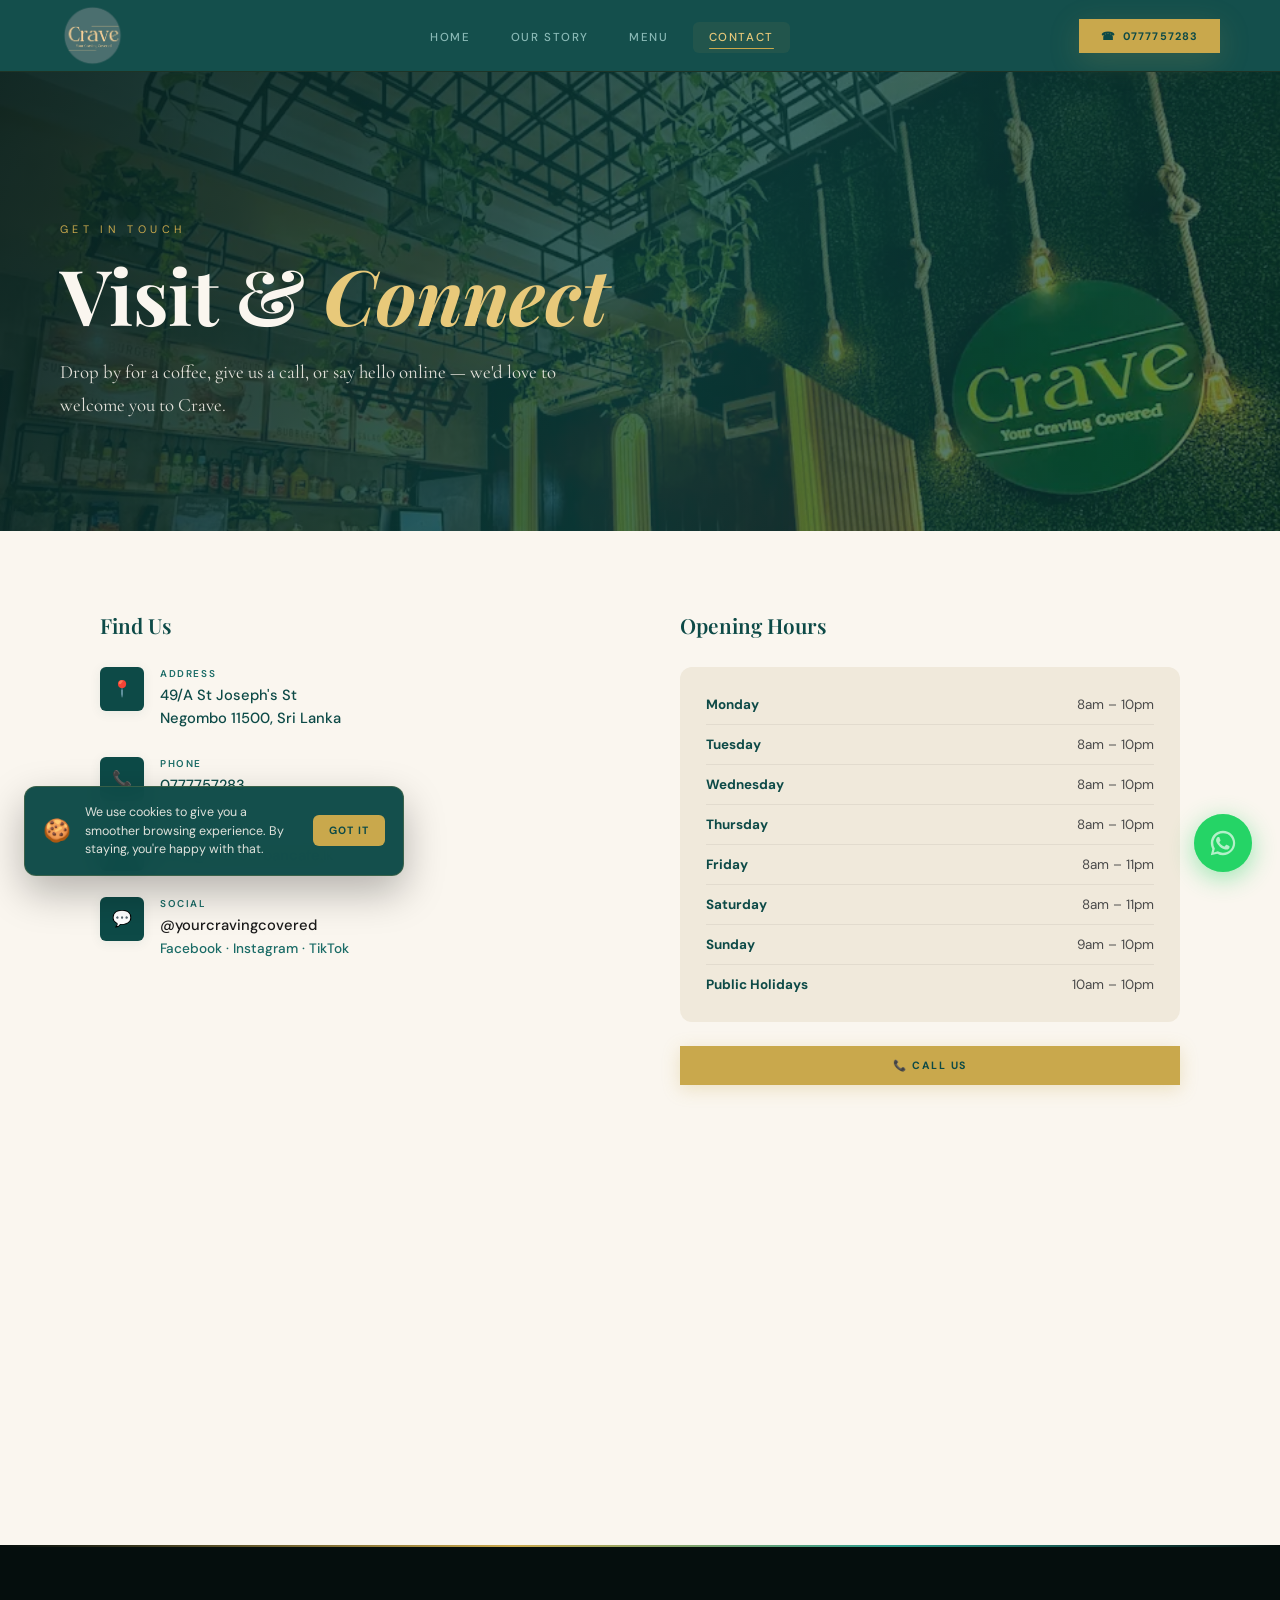
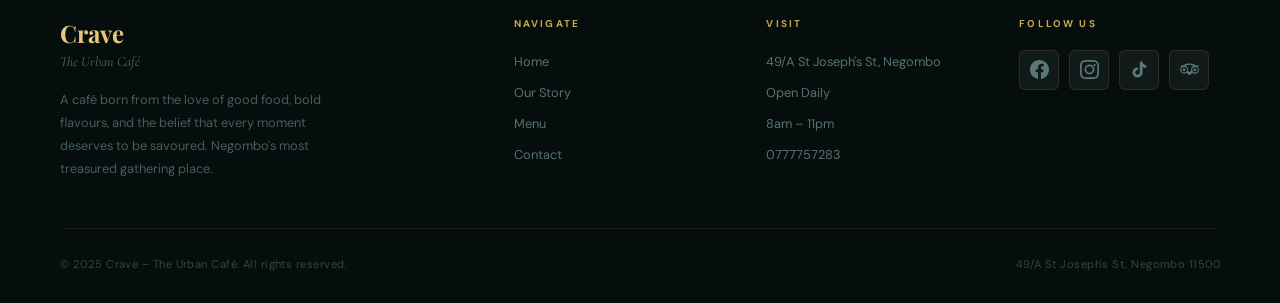
==== contact.html @ 5650c981 "Initial commit: Crave – The Urban Café website Responsive static site (HTML/CSS/JS) with home, story" ====
<!DOCTYPE html>
<html lang="en">
<head>
  <meta charset="UTF-8">
  <meta name="viewport" content="width=device-width, initial-scale=1.0">
  <title>Contact & Reservations – Crave Café | Negombo</title>
  <link rel="stylesheet" href="styles.css">
</head>
<body>

<!-- NAVIGATION -->
<nav class="navbar">
  <a class="nav-logo" href="index.html">
    <img src="Images/CRAVE LOGO PNG (1).png" alt="Crave Logo">
  </a>
  <ul class="nav-links">
    <li><a href="index.html">Home</a></li>
    <li><a href="story.html">Our Story</a></li>
    <li><a href="menu.html">Menu</a></li>
    <li><a href="contact.html" class="active">Contact</a></li>
  </ul>
  <a class="nav-contact" href="tel:0777757283">
    <span>☎</span> 0777757283
  </a>
  <button class="hamburger" id="hamburger" aria-label="Toggle menu">
    <span></span>
    <span></span>
    <span></span>
  </button>
  <div class="mobile-menu" id="mobileMenu">
    <ul class="mobile-nav-links">
      <li><a href="index.html">Home</a></li>
      <li><a href="story.html">Our Story</a></li>
      <li><a href="menu.html">Menu</a></li>
      <li><a href="contact.html" class="active">Contact</a></li>
      <li><a href="tel:0777757283" class="mobile-contact">☎ 0777757283</a></li>
    </ul>
  </div>
</nav>

<!-- ═══════════════════════════════════════════════════════════════
     CONTACT HERO SECTION
═══════════════════════════════════════════════════════════════ -->
<section class="contact-hero">
  <div class="contact-hero-overlay"></div>
  <div class="contact-hero-content">
    <p class="page-eyebrow">Get in Touch</p>
    <h1 class="page-title">Visit &amp; <em style="font-style:italic; color:var(--gold-light);">Connect</em></h1>
    <p class="page-subtitle">Drop by for a coffee, give us a call, or say hello online — we'd love to welcome you to Crave.</p>
  </div>
</section>

<!-- ═══════════════════════════════════════════════════════════════
     CONTACT BODY
═══════════════════════════════════════════════════════════════ -->
<div class="contact-body">

  <!-- INFO COLUMN -->
  <div class="contact-info">
    <h3>Find Us</h3>

    <div class="info-item">
      <div class="info-icon">📍</div>
      <div>
        <div class="info-label">Address</div>
        <div class="info-value"><a href="https://maps.google.com/?q=49/A+St+Joseph's+St,+Negombo+11500" target="_blank" rel="noopener" style="color: var(--teal-deep); text-decoration: none;">49/A St Joseph's St<br>Negombo 11500, Sri Lanka</a></div>
      </div>
    </div>

    <div class="info-item">
      <div class="info-icon">📞</div>
      <div>
        <div class="info-label">Phone</div>
        <div class="info-value"><a href="tel:0777757283" style="color: var(--teal-deep); text-decoration: none;">0777757283</a></div>
      </div>
    </div>

    <div class="info-item">
      <div class="info-icon">✉️</div>
      <div>
        <div class="info-label">Email</div>
        <div class="info-value"><a href="mailto:hello@craveurbancafe.lk" style="color: var(--teal-deep); text-decoration: none;">hello@craveurbancafe.lk</a></div>
      </div>
    </div>

    <div class="info-item">
      <div class="info-icon">💬</div>
      <div>
        <div class="info-label">Social</div>
        <div class="info-value">@yourcravingcovered<br><span style="font-size:0.85rem; color:var(--teal-mid);">Facebook · Instagram · TikTok</span></div>
      </div>
    </div>
  </div>

  <!-- HOURS COLUMN -->
  <div class="contact-hours">
    <h3>Opening Hours</h3>
    <div class="hours-grid">
      <div class="hours-row"><span class="hours-day">Monday</span><span class="hours-time">8am – 10pm</span></div>
      <div class="hours-row"><span class="hours-day">Tuesday</span><span class="hours-time">8am – 10pm</span></div>
      <div class="hours-row"><span class="hours-day">Wednesday</span><span class="hours-time">8am – 10pm</span></div>
      <div class="hours-row"><span class="hours-day">Thursday</span><span class="hours-time">8am – 10pm</span></div>
      <div class="hours-row"><span class="hours-day">Friday</span><span class="hours-time">8am – 11pm</span></div>
      <div class="hours-row"><span class="hours-day">Saturday</span><span class="hours-time">8am – 11pm</span></div>
      <div class="hours-row"><span class="hours-day">Sunday</span><span class="hours-time">9am – 10pm</span></div>
      <div class="hours-row"><span class="hours-day">Public Holidays</span><span class="hours-time">10am – 10pm</span></div>
    </div>
    <a href="tel:0777757283" class="btn-primary contact-call-btn">📞 Call Us</a>
  </div>

</div>

<!-- ═══════════════════════════════════════════════════════════════
     MAP SECTION
═══════════════════════════════════════════════════════════════ -->
<section class="map-section">
  <iframe
    title="Crave – The Urban Café location"
    src="https://maps.google.com/maps?q=49/A%20St%20Joseph's%20St,%20Negombo%2011500&output=embed"
    width="100%" height="380" style="border:0; display:block;"
    allowfullscreen="" loading="lazy" referrerpolicy="no-referrer-when-downgrade">
  </iframe>
</section>

<!-- FOOTER -->
<footer>
  <div class="footer-grid">
    <div class="footer-brand">
      <div class="logo">Crave</div>
      <div class="tagline">The Urban Café</div>
      <p>A café born from the love of good food, bold flavours, and the belief that every moment deserves to be savoured. Negombo's most treasured gathering place.</p>
    </div>
    <div class="footer-col">
      <h4>Navigate</h4>
      <ul>
        <li><a href="index.html">Home</a></li>
        <li><a href="story.html">Our Story</a></li>
        <li><a href="menu.html">Menu</a></li>
        <li><a href="contact.html">Contact</a></li>
      </ul>
    </div>
    <div class="footer-col">
      <h4>Visit</h4>
      <ul>
        <li><a href="https://maps.google.com/?q=49/A+St+Joseph's+St,+Negombo+11500" target="_blank" rel="noopener">49/A St Joseph's St, Negombo</a></li>
        <li><a href="#">Open Daily</a></li>
        <li><a href="#">8am – 11pm</a></li>
        <li><a href="tel:0777757283">0777757283</a></li>
      </ul>
    </div>
    <div class="footer-col">
      <h4>Follow Us</h4>
      <ul class="social-links">
        <li><a class="social-link sl-fb" title="Facebook" href="https://web.facebook.com/cravetheurbancafe/" target="_blank" rel="noopener" aria-label="Facebook">
          <svg viewBox="0 0 24 24" fill="currentColor"><path d="M24 12.07C24 5.4 18.63 0 12 0S0 5.4 0 12.07c0 6.02 4.39 11.01 10.13 11.93v-8.44H7.08v-3.49h3.05V9.41c0-3.02 1.79-4.69 4.53-4.69 1.31 0 2.68.24 2.68.24v2.97h-1.51c-1.49 0-1.96.93-1.96 1.89v2.25h3.33l-.53 3.49h-2.8V24C19.61 23.08 24 18.09 24 12.07z"/></svg>
        </a></li>
        <li><a class="social-link sl-ig" title="Instagram" href="https://www.instagram.com/yourcravingcovered/" target="_blank" rel="noopener" aria-label="Instagram">
          <svg viewBox="0 0 24 24" fill="currentColor"><path d="M12 2.16c3.2 0 3.58.01 4.85.07 1.17.05 1.8.25 2.23.41.56.22.96.48 1.38.9.42.42.68.82.9 1.38.16.42.36 1.06.41 2.23.06 1.27.07 1.65.07 4.85s-.01 3.58-.07 4.85c-.05 1.17-.25 1.8-.41 2.23-.22.56-.48.96-.9 1.38-.42.42-.82.68-1.38.9-.42.16-1.06.36-2.23.41-1.27.06-1.65.07-4.85.07s-3.58-.01-4.85-.07c-1.17-.05-1.8-.25-2.23-.41a3.7 3.7 0 0 1-1.38-.9 3.7 3.7 0 0 1-.9-1.38c-.16-.42-.36-1.06-.41-2.23C2.17 15.58 2.16 15.2 2.16 12s.01-3.58.07-4.85c.05-1.17.25-1.8.41-2.23.22-.56.48-.96.9-1.38.42-.42.82-.68 1.38-.9.42-.16 1.06-.36 2.23-.41C8.42 2.17 8.8 2.16 12 2.16zM12 0C8.74 0 8.33.01 7.05.07 5.78.13 4.9.33 4.14.63c-.79.3-1.46.72-2.12 1.38C1.35 2.68.94 3.35.63 4.14.33 4.9.13 5.78.07 7.05.01 8.33 0 8.74 0 12s.01 3.67.07 4.95c.06 1.27.26 2.15.56 2.91.3.79.72 1.46 1.38 2.12.66.66 1.33 1.08 2.12 1.38.76.3 1.64.5 2.91.56C8.33 23.99 8.74 24 12 24s3.67-.01 4.95-.07c1.27-.06 2.15-.26 2.91-.56.79-.3 1.46-.72 2.12-1.38.66-.66 1.08-1.33 1.38-2.12.3-.76.5-1.64.56-2.91.06-1.28.07-1.69.07-4.95s-.01-3.67-.07-4.95c-.06-1.27-.26-2.15-.56-2.91-.3-.79-.72-1.46-1.38-2.12C21.32 1.35 20.65.94 19.86.63 19.1.33 18.22.13 16.95.07 15.67.01 15.26 0 12 0zm0 5.84a6.16 6.16 0 1 0 0 12.32 6.16 6.16 0 0 0 0-12.32zM12 16a4 4 0 1 1 0-8 4 4 0 0 1 0 8zm6.41-10.85a1.44 1.44 0 1 0 0 2.88 1.44 1.44 0 0 0 0-2.88z"/></svg>
        </a></li>
        <li><a class="social-link sl-tt" title="TikTok" href="https://www.tiktok.com/@yourcravingcovered" target="_blank" rel="noopener" aria-label="TikTok">
          <svg viewBox="0 0 24 24" fill="currentColor"><path d="M19.59 6.69a4.83 4.83 0 0 1-3.77-4.25V2h-3.45v13.67a2.89 2.89 0 0 1-5.2 1.74 2.89 2.89 0 0 1 2.31-4.64c.3 0 .59.04.86.13V9.4a6.33 6.33 0 0 0-1-.08A6.34 6.34 0 0 0 5 20.1a6.34 6.34 0 0 0 10.86-4.43v-7a8.16 8.16 0 0 0 4.77 1.52v-3.4a4.85 4.85 0 0 1-1.04-.1z"/></svg>
        </a></li>
        <li><a class="social-link sl-ta" title="TripAdvisor" href="https://www.tripadvisor.com/Restaurant_Review-g297897-d33270366-Reviews-Crave_The_Urban_Cafe-Negombo_Western_Province.html" target="_blank" rel="noopener" aria-label="TripAdvisor">
          <svg viewBox="0 0 24 24" fill="currentColor"><path d="M12 4.5c-3.13 0-6.02.86-8.3 2.3H0l1.86 2.02A5.07 5.07 0 0 0 5.2 17.5a5.05 5.05 0 0 0 3.45-1.36L12 19.5l3.35-3.35a5.05 5.05 0 0 0 3.45 1.35 5.07 5.07 0 0 0 3.43-8.78L24 6.8h-3.7A15.07 15.07 0 0 0 12 4.5zm0 1.6c1.85 0 3.6.3 5.16.84A5.08 5.08 0 0 0 14.1 12.5c0 .27.02.53.06.78L12 15.43l-2.16-2.15c.04-.25.06-.51.06-.78a5.08 5.08 0 0 0-3.07-5.56A14.9 14.9 0 0 1 12 6.1zM5.2 8.95a3.48 3.48 0 1 1 0 6.95 3.48 3.48 0 0 1 0-6.95zm13.6 0a3.48 3.48 0 1 1 0 6.95 3.48 3.48 0 0 1 0-6.95zM5.2 10.7a1.72 1.72 0 1 0 0 3.45 1.72 1.72 0 0 0 0-3.45zm13.6 0a1.72 1.72 0 1 0 0 3.45 1.72 1.72 0 0 0 0-3.45z"/></svg>
        </a></li>
      </ul>
    </div>
  </div>
  <div class="footer-bottom">
    <p>© 2025 Crave – The Urban Café. All rights reserved.</p>
    <p>49/A St Joseph's St, Negombo 11500</p>
  </div>
</footer>

<!-- Cookie Consent Banner -->
<div class="cookie-banner" id="cookieBanner">
  <span class="cookie-icon">🍪</span>
  <p class="cookie-text">We use cookies to give you a smoother browsing experience. By staying, you're happy with that.</p>
  <div class="cookie-actions">
    <button class="cookie-btn cookie-accept" onclick="acceptCookies()">Got it</button>
  </div>
</div>

<!-- WhatsApp Floating Button -->
<div class="whatsapp-float">
  <span class="whatsapp-tooltip">Chat with us on WhatsApp</span>
  <a class="whatsapp-btn" href="https://wa.me/94777757283" target="_blank" rel="noopener" aria-label="Chat on WhatsApp">
    <svg viewBox="0 0 32 32" fill="none" xmlns="http://www.w3.org/2000/svg">
      <path d="M16 3C8.82 3 3 8.82 3 16c0 2.3.6 4.47 1.64 6.35L3 29l6.82-1.62A13 13 0 0 0 16 29c7.18 0 13-5.82 13-13S23.18 3 16 3z" fill="#fff"/>
      <path d="M16 5.5A10.5 10.5 0 0 0 7.04 21.3l.28.45-1.19 4.34 4.46-1.17.44.26A10.5 10.5 0 1 0 16 5.5z" fill="#25D366"/>
      <path d="M12.3 10.2c-.27-.6-.55-.61-.81-.62l-.69-.01c-.24 0-.62.09-.94.46-.33.37-1.25 1.22-1.25 2.98s1.28 3.45 1.46 3.69c.18.24 2.47 3.93 6.07 5.35 3 1.19 3.61.95 4.26.89.65-.06 2.1-.86 2.4-1.69.3-.83.3-1.54.21-1.69-.09-.15-.33-.24-.69-.42-.36-.18-2.1-1.04-2.43-1.16-.33-.12-.57-.18-.81.18-.24.36-.93 1.16-1.14 1.4-.21.24-.42.27-.78.09-.36-.18-1.52-.56-2.9-1.79-1.07-.96-1.79-2.14-2-2.5-.21-.36-.02-.55.16-.73.16-.16.36-.42.54-.63.18-.21.24-.36.36-.6.12-.24.06-.45-.03-.63-.09-.18-.79-1.96-1.1-2.67z" fill="#fff"/>
    </svg>
  </a>
</div>

<script src="script.js"></script>
</body>
</html>
---- styles.css ----
/* ═══════════════════════════════════════════════════════════════
   CRAVE – THE URBAN CAFÉ – UPGRADED PRODUCTION STYLESHEET v2.0
   ═══════════════════════════════════════════════════════════════ */

@import url('https://fonts.googleapis.com/css2?family=Playfair+Display:ital,wght@0,400;0,600;0,700;1,400;1,600&family=Cormorant+Garamond:ital,wght@0,300;0,400;0,500;1,300;1,400&family=DM+Sans:wght@300;400;500;600&display=swap');

/* ── COLOR PALETTE ── */
:root {
  --teal-deep:   #0d4a47;
  --teal-mid:    #1a6b66;
  --teal-light:  #2a9d8f;
  --teal-pale:   #a8d5d1;
  --gold:        #c9a84c;
  --gold-light:  #e8c97a;
  --gold-pale:   #f5e6b8;
  --cream:       #faf6ef;
  --cream-dark:  #f0e9db;
  --leaf-green:  #3d6b4f;
  --leaf-light:  #5a9a70;
  --text-dark:   #1a1a1a;
  --text-mid:    #4a4a4a;

  /* Upgraded spacing & radius tokens */
  --radius-sm:   6px;
  --radius-md:   12px;
  --radius-lg:   20px;
  --radius-xl:   32px;
  --shadow-sm:   0 2px 12px rgba(13,74,71,0.08);
  --shadow-md:   0 8px 32px rgba(13,74,71,0.12);
  --shadow-lg:   0 20px 60px rgba(13,74,71,0.16);
  --shadow-gold: 0 8px 32px rgba(201,168,76,0.18);
  --transition:  all 0.35s cubic-bezier(0.4,0,0.2,1);
}

/* ── GLOBAL RESET & BASE ── */
*, *::before, *::after { margin: 0; padding: 0; box-sizing: border-box; }
html { scroll-behavior: smooth; font-size: 16px; }
body {
  font-family: 'DM Sans', sans-serif;
  background: var(--cream);
  color: var(--text-dark);
  overflow-x: hidden;
  -webkit-font-smoothing: antialiased;
}

img { display: block; max-width: 100%; }
a { text-decoration: none; }

/* ══════════════════════════════════════════════════════════════
   NAVIGATION — UPGRADED
══════════════════════════════════════════════════════════════ */
.navbar {
  position: fixed;
  top: 0; left: 0; right: 0;
  z-index: 100;
  display: flex;
  align-items: center;
  justify-content: space-between;
  padding: 0 60px;
  height: 72px;
  background: rgba(13,74,71,0.97);
  backdrop-filter: blur(20px);
  -webkit-backdrop-filter: blur(20px);
  border-bottom: 1px solid rgba(201,168,76,0.15);
  transition: var(--transition);
  gap: 40px;
}

.navbar.scrolled {
  height: 62px;
  background: rgba(8,40,38,0.99);
  box-shadow: 0 4px 30px rgba(0,0,0,0.3);
}

/* Logo */
.nav-logo {
  display: flex; align-items: center; gap: 12px;
  cursor: pointer; text-decoration: none; flex-shrink: 0;
  transition: var(--transition);
}
.nav-logo:hover { opacity: 0.88; }
.nav-logo img { height: 65px; width: auto; }
.nav-logo-text { display: flex; flex-direction: column; }

/* Desktop Links */
.nav-links {
  display: flex; gap: 8px; list-style: none; flex: 1;
  justify-content: center;
}
.nav-links a {
  font-family: 'DM Sans', sans-serif;
  font-size: 0.72rem; font-weight: 500;
  color: rgba(168,213,209,0.8);
  letter-spacing: 0.14em; text-transform: uppercase;
  padding: 8px 16px; border-radius: var(--radius-sm);
  position: relative; transition: var(--transition);
}
.nav-links a::after {
  content: '';
  position: absolute; bottom: 4px; left: 50%; right: 50%;
  height: 1.5px; background: var(--gold);
  transition: all 0.35s cubic-bezier(0.4,0,0.2,1);
  border-radius: 2px;
}
.nav-links a:hover  { color: var(--gold-light); background: rgba(201,168,76,0.06); }
.nav-links a.active { color: var(--gold-light); background: rgba(201,168,76,0.08); }
.nav-links a:hover::after, .nav-links a.active::after { left: 16px; right: 16px; }

/* Contact Pill */
.nav-contact {
  font-family: 'DM Sans', sans-serif;
  font-size: 0.68rem; font-weight: 700;
  color: var(--teal-deep); background: var(--gold);
  padding: 10px 22px; letter-spacing: 0.1em;
  text-transform: uppercase; text-decoration: none;
  border: none; cursor: pointer;
  transition: var(--transition);
  display: flex; align-items: center; gap: 7px; flex-shrink: 0;
  box-shadow: var(--shadow-gold);
}
.nav-contact:hover {
  background: var(--gold-light);
  transform: translateY(-2px);
  box-shadow: 0 12px 28px rgba(201,168,76,0.32);
}

/* Hamburger */
.hamburger {
  display: none; flex-direction: column; gap: 5px;
  background: none; border: none; cursor: pointer;
  z-index: 101; flex-shrink: 0; padding: 6px;
}
.hamburger span {
  width: 26px; height: 2px;
  background: var(--gold); border-radius: 2px;
  transition: var(--transition); transform-origin: center;
  display: block;
}
.hamburger.active span:nth-child(1) { transform: rotate(45deg) translate(5px,5px); }
.hamburger.active span:nth-child(2) { opacity: 0; transform: scaleX(0); }
.hamburger.active span:nth-child(3) { transform: rotate(-45deg) translate(5px,-5px); }

/* Mobile Drawer */
.mobile-menu {
  position: absolute; top: 100%; left: 0; right: 0;
  background: rgba(7,35,33,0.99);
  backdrop-filter: blur(20px); -webkit-backdrop-filter: blur(20px);
  border-bottom: 1px solid rgba(201,168,76,0.12);
  max-height: 0; overflow: hidden;
  transition: max-height 0.42s cubic-bezier(0.4,0,0.2,1);
}
.mobile-menu.active { max-height: 420px; }
.mobile-nav-links { display: flex; flex-direction: column; list-style: none; padding: 12px 0 24px; }
.mobile-nav-links li { }
.mobile-nav-links a {
  display: block; padding: 15px 32px;
  font-family: 'DM Sans', sans-serif;
  font-size: 0.88rem; font-weight: 500;
  color: rgba(168,213,209,0.8);
  letter-spacing: 0.1em; text-transform: uppercase;
  transition: var(--transition); border-left: 3px solid transparent;
}
.mobile-nav-links a:hover, .mobile-nav-links a.active {
  color: var(--gold-light); background: rgba(201,168,76,0.06);
  border-left-color: var(--gold); padding-left: 29px;
}
.mobile-contact {
  color: var(--gold) !important;
  background: rgba(201,168,76,0.08) !important;
  border-left-color: transparent !important;
}

/* Responsive Nav */
@media (max-width: 1024px) {
  .navbar { padding: 0 40px; gap: 28px; }
  .nav-logo img { height: 42px; }
  .nav-logo-main { font-size: 1.4rem; }
  .nav-links { gap: 4px; }
  .nav-links a { font-size: 0.68rem; padding: 8px 12px; }
  .nav-contact { padding: 9px 18px; font-size: 0.64rem; }
}
@media (max-width: 900px) {
  .navbar { padding: 0 28px; }
  .nav-logo img { height: 40px; }
  .nav-logo-main { font-size: 1.3rem; }
}
@media (max-width: 768px) {
  .navbar { padding: 0 20px; height: 64px; }
  .nav-logo img { height: 38px; }
  .nav-logo-main { font-size: 1.2rem; }
  .nav-logo-sub { font-size: 0.42rem; }
  .nav-links, .nav-contact { display: none; }
  .hamburger { display: flex; }
}
@media (max-width: 480px) {
  .navbar { padding: 0 16px; height: 60px; }
  .nav-logo img { height: 34px; }
  .nav-logo-main { font-size: 1.1rem; }
}


/* ══════════════════════════════════════════════════════════════
   HERO SECTION — UNCHANGED (preserved exactly from original)
══════════════════════════════════════════════════════════════ */
.hero {
  position: relative;
  height: 100vh;
  display: flex;
  align-items: center;
  justify-content: flex-start;
  overflow: hidden;
  background: var(--teal-deep);
  margin-top: 70px;
}

.hero-bg {
  position: absolute;
  inset: 0;
  background-image: linear-gradient(135deg, rgba(0, 0, 0, 0.5) 0%, rgba(0, 0, 0, 0.9) 100%),
                    url('Images/INV_7810.jpeg');
  background-size: cover;
  background-position: center;
  background-repeat: no-repeat;
  background-attachment: fixed;
  z-index: 1;
}

.hero-content {
  position: relative;
  z-index: 2;
  width: 100%;
  height: 100%;
  display: flex;
  align-items: flex-start;
  justify-content: flex-start;
  gap: 40px;
  padding: 50px 50px 60px 200px;
}

.hero-text-wrapper {
  max-width: 100%;
  width: 100%;
  text-align: left;
  animation: fadeInUp 1.2s ease both;
  flex-shrink: 0;
  line-height: 1.6;
}

.hero-eyebrow {
  font-family: 'DM Sans', sans-serif;
  font-size: 0.65rem;
  font-weight: 600;
  color: var(--gold);
  letter-spacing: 0.5em;
  text-transform: uppercase;
  margin-bottom: 20px;
  opacity: 0;
  animation: fadeInUp 1s ease 0.2s both;
  display: block;
  text-align: left;
}

.hero-title {
  font-family: 'Playfair Display', serif;
  font-size: clamp(3.5rem, 12vw, 8rem);
  font-weight: 700;
  color: var(--cream);
  line-height: 1.1;
  letter-spacing: -0.015em;
  margin-bottom: 2px;
  opacity: 0;
  animation: fadeInUp 1s ease 0.4s both;
}

.title-accent { color: var(--gold); font-weight: 700; }

.hero-subtitle-main {
  display: block;
  font-size: clamp(1.2rem, 4vw, 2.5rem);
  font-weight: 400;
  color: var(--gold-light);
  font-style: normal;
  letter-spacing: 0.1em;
  margin-bottom: 32px;
}

.hero-description {
  font-family: 'Cormorant Garamond', serif;
  font-size: clamp(0.95rem, 2vw, 1.1rem);
  font-weight: 300;
  line-height: 2.3;
  color: rgba(250, 246, 239, 0.85);
  letter-spacing: 0.05em;
  margin-bottom: 64px;
  max-width: 40%;
  opacity: 0;
  animation: fadeInUp 1s ease 0.6s both;
  text-align: justify;
}

.hero-cta-group {
  display: flex;
  gap: 16px;
  flex-wrap: nowrap;
  opacity: 0;
  animation: fadeInUp 1s ease 0.8s both;
  align-items: center;
  justify-content: flex-start;
}

.hero-scroll {
  position: absolute;
  bottom: 40px;
  left: 50%;
  transform: translateX(-50%);
  display: flex;
  flex-direction: column;
  align-items: center;
  gap: 12px;
  opacity: 0;
  animation: fadeInUp 1s ease 1.2s both;
}

.hero-scroll span {
  font-size: 0.6rem;
  letter-spacing: 0.3em;
  text-transform: uppercase;
  color: var(--teal-pale);
  font-family: 'DM Sans', sans-serif;
  font-weight: 500;
}

.scroll-indicator { display: flex; flex-direction: column; gap: 6px; align-items: center; }
.scroll-dot {
  width: 3px; height: 3px; border-radius: 50%;
  background: var(--gold); opacity: 0.6;
  animation: scrollPulse 2s ease-in-out infinite;
}
.scroll-dot:nth-child(2) { animation-delay: 0.2s; }
.scroll-dot:nth-child(3) { animation-delay: 0.4s; }

/* Hero Responsive — preserved exactly */
@media (max-width: 1024px) {
  .navbar { padding: 14px 40px; gap: 30px; }
  .nav-logo img { height: 45px; }
  .nav-logo-main { font-size: 1.4rem; }
  .nav-links { gap: 25px; }
  .nav-links a { font-size: 0.7rem; }
  .nav-contact { padding: 9px 18px; font-size: 0.65rem; }
}
@media (max-width: 900px) {
  .hero-content { padding: 100px 40px 60px 120px; }
}
@media (max-width: 768px) {
  .hero { margin-top: 60px; }
  .hero-content { padding: 80px 30px 40px 80px; gap: 30px; }
  .hero-eyebrow { font-size: 0.6rem; margin-bottom: 16px; }
  .hero-title { font-size: clamp(2.5rem, 10vw, 5rem); margin-bottom: 16px; }
  .hero-subtitle-main { font-size: clamp(1rem, 3.5vw, 2rem); margin-bottom: 24px; }
  .hero-description { max-width: 100%; font-size: clamp(0.85rem, 2vw, 1rem); margin-bottom: 40px; }
  .hero-cta-group { flex-wrap: wrap; }
  .hero-scroll { bottom: 30px; }
}
@media (max-width: 600px) {
  .hero { margin-top: 55px; }
  .hero-content { padding: 60px 20px 40px 20px; align-items: center; justify-content: center; text-align: center; }
  .hero-text-wrapper { max-width: 100%; text-align: center; }
  .hero-eyebrow { font-size: 0.55rem; margin-bottom: 12px; letter-spacing: 0.4em; }
  .hero-title { font-size: clamp(2rem, 8vw, 3.5rem); margin-bottom: 12px; line-height: 1.2; }
  .hero-subtitle-main { font-size: clamp(0.9rem, 3vw, 1.5rem); margin-bottom: 16px; }
  .hero-description { font-size: clamp(0.8rem, 1.8vw, 0.95rem); line-height: 1.8; margin-bottom: 30px; max-width: 100%; text-align: center; }
  .hero-cta-group { flex-direction: column; gap: 12px; }
  .btn-primary, .btn-secondary { width: 100%; text-align: center; }
  .hero-scroll { bottom: 20px; }
  .hero-scroll span { font-size: 0.55rem; }
  .scroll-dot { width: 2.5px; height: 2.5px; }
}


/* ══════════════════════════════════════════════════════════════
   BUTTONS — UPGRADED
══════════════════════════════════════════════════════════════ */
.btn-primary {
  font-family: 'DM Sans', sans-serif;
  font-size: 0.66rem; font-weight: 700;
  letter-spacing: 0.14em; text-transform: uppercase;
  color: var(--teal-deep); background: var(--gold);
  padding: 13px 30px; text-decoration: none;
  border: none; cursor: pointer;
  transition: var(--transition);
  display: inline-flex; align-items: center; justify-content: center;
  white-space: nowrap;
  box-shadow: 0 4px 18px rgba(201,168,76,0.28);
  position: relative; overflow: hidden;
}
.btn-primary::before {
  content: ''; position: absolute; inset: 0;
  background: linear-gradient(135deg, transparent 40%, rgba(255,255,255,0.15) 100%);
  opacity: 0; transition: var(--transition);
}
.btn-primary:hover {
  background: var(--gold-light); transform: translateY(-2px);
  box-shadow: 0 10px 30px rgba(201,168,76,0.38);
}
.btn-primary:hover::before { opacity: 1; }

.btn-secondary {
  font-family: 'DM Sans', sans-serif;
  font-size: 0.66rem; font-weight: 600;
  letter-spacing: 0.14em; text-transform: uppercase;
  color: var(--cream); background: transparent;
  padding: 12px 28px; text-decoration: none;
  border: 1.5px solid rgba(250,246,239,0.5);
  cursor: pointer; transition: var(--transition);
  display: inline-flex; align-items: center; justify-content: center;
  white-space: nowrap; backdrop-filter: blur(4px);
}
.btn-secondary:hover {
  border-color: var(--gold); color: var(--gold); transform: translateY(-2px);
}

.btn-ghost {
  font-family: 'DM Sans', sans-serif;
  font-size: 0.72rem; font-weight: 500;
  letter-spacing: 0.14em; text-transform: uppercase;
  color: var(--cream); background: transparent;
  padding: 14px 36px; text-decoration: none;
  border: 1px solid rgba(250,246,239,0.25);
  cursor: pointer; transition: var(--transition); display: inline-block;
}
.btn-ghost:hover { border-color: var(--teal-pale); color: var(--teal-pale); transform: translateY(-2px); }


/* ══════════════════════════════════════════════════════════════
   SECTION TYPOGRAPHY
══════════════════════════════════════════════════════════════ */
.section-title {
  font-family: 'Playfair Display', serif;
  font-size: clamp(2rem, 5vw, 3.2rem);
  font-weight: 600; color: var(--teal-deep);
  line-height: 1.15; margin-bottom: 16px;
}
.section-title em { font-style: italic; color: var(--leaf-green); }

.body-text {
  font-family: 'Cormorant Garamond', serif;
  font-size: 1.12rem; font-weight: 400;
  color: var(--text-mid); line-height: 1.85;
  margin-bottom: 14px; text-align: justify;
}

/* Page hero eyebrow / title (story, menu, contact pages) */
.page-eyebrow {
  font-family: 'DM Sans', sans-serif;
  font-size: 0.68rem; letter-spacing: 0.4em; text-transform: uppercase;
  color: var(--gold); margin-bottom: 16px; display: block;
}
.page-title {
  font-family: 'Playfair Display', serif;
  font-size: clamp(2.8rem, 6vw, 5rem);
  font-weight: 700; color: var(--cream); line-height: 1.1;
  margin-bottom: 20px;
}
.page-subtitle {
  font-family: 'Cormorant Garamond', serif;
  font-size: clamp(1rem, 2vw, 1.18rem);
  color: rgba(168,213,209,0.8); line-height: 1.7;
  max-width: 540px;
}


/* ══════════════════════════════════════════════════════════════
   FEATURES STRIP — UPGRADED
══════════════════════════════════════════════════════════════ */
.features-strip {
  background: linear-gradient(180deg, var(--teal-deep) 0%, #0b3d3a 100%);
  border-top: 1px solid rgba(201,168,76,0.12);
  border-bottom: 1px solid rgba(201,168,76,0.12);
  padding: 22px 60px;
  display: flex; align-items: center; justify-content: center;
  gap: 0; flex-wrap: wrap; overflow: hidden;
}

.feature-item {
  display: flex; align-items: center; gap: 11px;
  padding: 10px 28px; position: relative;
  transition: var(--transition);
}
.feature-item:hover { background: rgba(201,168,76,0.05); border-radius: var(--radius-md); }

.feature-icon { width: 28px; height: 28px; color: var(--gold); flex-shrink: 0; }

.feature-text {
  font-family: 'DM Sans', sans-serif; font-size: 0.72rem;
  font-weight: 500; color: rgba(168,213,209,0.85);
  letter-spacing: 0.1em; text-transform: uppercase; white-space: nowrap;
}

.feature-divider {
  width: 1px; height: 28px;
  background: linear-gradient(to bottom, transparent, rgba(201,168,76,0.25), transparent);
}

@media (max-width: 900px) {
  .features-strip { padding: 16px 24px; gap: 0; }
  .feature-item { padding: 8px 16px; }
  .feature-divider { display: none; }
  .feature-text { font-size: 0.68rem; }
}
@media (max-width: 600px) {
  .features-strip { padding: 14px 16px; }
  .feature-item { padding: 7px 12px; gap: 8px; }
  .feature-icon { width: 22px; height: 22px; }
  .feature-text { font-size: 0.64rem; letter-spacing: 0.06em; }
}
@media (max-width: 400px) {
  .features-strip { justify-content: flex-start; overflow-x: auto; flex-wrap: nowrap; }
  .features-strip::-webkit-scrollbar { display: none; }
}


/* ══════════════════════════════════════════════════════════════
   AMBIENCE / EXPERIENCE SECTION — UPGRADED
══════════════════════════════════════════════════════════════ */
.ambience-section {
  padding: 100px 60px;
  background: var(--cream);
  display: grid;
  grid-template-columns: 1fr 1fr;
  gap: 80px;
  align-items: center;
  max-width: 1320px;
  margin: 0 auto;
}

.ambience-visual {
  position: relative;
}
/* Decorative frame */
.ambience-visual::before {
  content: '';
  position: absolute;
  top: -18px; left: -18px;
  width: calc(100% - 30px); height: calc(100% - 30px);
  border: 2px solid var(--gold);
  border-radius: var(--radius-md);
  z-index: 0; opacity: 0.45;
  transition: var(--transition);
}
.ambience-visual::after {
  content: '';
  position: absolute;
  bottom: -18px; right: -18px;
  width: 60%; height: 60%;
  background: linear-gradient(135deg, var(--teal-deep), var(--teal-mid));
  border-radius: var(--radius-md);
  z-index: 0; opacity: 0.15;
}

.ambience-image {
  width: 100%; height: 480px;
  object-fit: cover; display: block;
  border-radius: var(--radius-md);
  box-shadow: var(--shadow-lg);
  position: relative; z-index: 1;
  transition: transform 0.6s ease;
}
.ambience-visual:hover .ambience-image { transform: scale(1.015); }

.ambience-text {
  display: flex; flex-direction: column; justify-content: center;
  padding: 0;
  border-left: none;
  height: auto;
  overflow: visible;
}
.ambience-text .eyebrow {
  font-family: 'DM Sans', sans-serif; font-size: 0.68rem;
  letter-spacing: 0.38em; text-transform: uppercase;
  color: var(--teal-mid); font-weight: 600; margin-bottom: 14px;
  display: flex; align-items: center; gap: 12px;
}
.ambience-text .eyebrow::before {
  content: ''; display: block; width: 32px; height: 1.5px; background: var(--gold);
}
.ambience-text .section-title { margin-bottom: 24px; }
.ambience-text .body-text { margin-bottom: 16px; }
.ambience-text .btn-primary { margin-top: 10px; width: fit-content; }

/* Stats row inside ambience */
.ambience-stats-row {
  display: flex; gap: 36px; margin: 28px 0 0;
  padding-top: 28px; border-top: 1px solid var(--cream-dark);
}
.stat-item .stat-num {
  font-family: 'Playfair Display', serif;
  font-size: 2.6rem; font-weight: 700; color: var(--teal-deep);
  line-height: 1;
}
.stat-item .stat-label {
  font-family: 'DM Sans', sans-serif; font-size: 0.68rem;
  color: var(--text-mid); letter-spacing: 0.1em;
  text-transform: uppercase; margin-top: 5px;
}

/* Hidden legacy ambience card styles */
.ambience-card { display: none; }
.ambience-card-content { display: none; }
.gold-accent-bar { display: none; }

@media (max-width: 1024px) {
  .ambience-section { padding: 80px 40px; gap: 60px; }
  .ambience-image { height: 420px; }
}
@media (max-width: 900px) {
  .ambience-section { grid-template-columns: 1fr; gap: 48px; padding: 64px 28px; max-width: 100%; }
  .ambience-visual::before { top: -12px; left: -12px; }
  .ambience-visual::after { display: none; }
  .ambience-image { height: 340px; }
  .ambience-text { padding: 0; border-left: none; height: auto; }
}
@media (max-width: 600px) {
  .ambience-section { padding: 52px 20px; gap: 36px; }
  .ambience-visual::before { display: none; }
  .ambience-image { height: 280px; border-radius: var(--radius-sm); }
  .ambience-stats-row { gap: 20px; }
  .stat-item .stat-num { font-size: 2rem; }
}


/* ══════════════════════════════════════════════════════════════
   GALLERY SECTION — UPGRADED PREMIUM CAROUSEL
══════════════════════════════════════════════════════════════ */
.gallery-section {
  padding: 90px 60px;
  background: linear-gradient(180deg, var(--cream) 0%, #f2ece0 100%);
  position: relative;
}
.gallery-section::before {
  content: ''; position: absolute; inset: 0;
  background: url("data:image/svg+xml,%3Csvg width='40' height='40' viewBox='0 0 40 40' xmlns='http://www.w3.org/2000/svg'%3E%3Cg fill='%23c9a84c' fill-opacity='0.04'%3E%3Ccircle cx='20' cy='20' r='1'/%3E%3C/g%3E%3C/svg%3E");
  pointer-events: none;
}

.gallery-header {
  text-align: center; margin-bottom: 52px;
  max-width: 720px; margin-left: auto; margin-right: auto;
  position: relative; z-index: 1;
}
.gallery-header .eyebrow {
  font-family: 'DM Sans', sans-serif; font-size: 0.68rem;
  letter-spacing: 0.38em; text-transform: uppercase;
  color: var(--teal-mid); margin-bottom: 12px; display: block;
}
.gallery-header .section-title { margin-bottom: 14px; }
.gallery-header p {
  font-family: 'Cormorant Garamond', serif;
  font-size: 1rem; color: var(--text-mid); line-height: 1.7;
}

/* ── Masonry Gallery (natural image shapes, gap-free packing) ── */
.gallery-grid {
  max-width: 1100px; margin: 0 auto;
  column-count: 4;
  column-gap: 10px;
  position: relative; z-index: 1;
}

.gallery-tile {
  margin: 0 0 10px; overflow: hidden;
  border-radius: var(--radius-md);
  cursor: pointer; position: relative;
  box-shadow: var(--shadow-sm);
  break-inside: avoid;
  display: block;
}
.gallery-tile img {
  width: 100%; height: auto; display: block;
  transition: transform 0.6s cubic-bezier(0.4,0,0.2,1);
}
/* Teal overlay sweep on hover */
.gallery-tile::after {
  content: '';
  position: absolute; inset: 0;
  background: linear-gradient(to top, rgba(13,74,71,0.45), transparent 55%);
  opacity: 0; transition: opacity 0.4s ease;
}
.gallery-tile:hover img { transform: scale(1.06); }
.gallery-tile:hover::after { opacity: 1; }

/* Hidden extra tiles (revealed by See More) */
.gallery-tile.gallery-hidden { display: none; }
.gallery-grid.expanded .gallery-tile.gallery-hidden {
  display: block;
  animation: galleryFade 0.5s ease both;
}
@keyframes galleryFade {
  from { opacity: 0; transform: translateY(14px); }
  to   { opacity: 1; transform: translateY(0); }
}

/* See More button */
.gallery-more-wrap { text-align: center; margin-top: 28px; position: relative; z-index: 1; }
.gallery-more-btn {
  display: inline-flex; align-items: center; gap: 9px;
  font-family: 'DM Sans', sans-serif; font-size: 0.7rem; font-weight: 700;
  letter-spacing: 0.16em; text-transform: uppercase;
  color: var(--teal-deep); background: transparent;
  border: 1.5px solid var(--teal-deep);
  padding: 12px 30px; cursor: pointer; transition: var(--transition);
}
.gallery-more-btn:hover {
  background: var(--teal-deep); color: var(--gold-light);
  transform: translateY(-2px); box-shadow: var(--shadow-md);
}
.more-chevron { transition: transform 0.35s ease; }
.gallery-more-btn.open .more-chevron { transform: rotate(180deg); }

/* Gallery responsive */
@media (max-width: 1024px) {
  .gallery-section { padding: 72px 40px; }
  .gallery-grid { column-count: 3; }
}
@media (max-width: 768px) {
  .gallery-section { padding: 60px 24px; }
  .gallery-header { margin-bottom: 36px; }
  .gallery-grid { column-count: 3; column-gap: 8px; }
  .gallery-tile { margin-bottom: 8px; }
}
@media (max-width: 600px) {
  .gallery-section { padding: 48px 14px; }
  .gallery-grid { column-count: 2; column-gap: 7px; }
  .gallery-tile { margin-bottom: 7px; border-radius: var(--radius-sm); }
}
@media (max-width: 400px) {
  .gallery-grid { column-count: 2; }
}

/* Legacy gallery-item kept for any page that uses it */
.gallery-item { flex: 0 0 calc(33.333% - 16px); border-radius: var(--radius-sm); overflow: hidden; cursor: pointer; }
@media (max-width: 900px) { .gallery-item { flex: 0 0 calc(50% - 12px); } }
@media (max-width: 600px) { .gallery-item { flex: 0 0 calc(100% - 8px); } }


/* ══════════════════════════════════════════════════════════════
   THANK YOU MESSAGE — SIMPLE & CALM
══════════════════════════════════════════════════════════════ */
.thankyou-section {
  background: linear-gradient(180deg, var(--cream) 0%, #ffffff 100%);
  padding: 56px 24px;
  text-align: center;
  border-top: 1px solid var(--cream-dark);
}
.ty-heart {
  display: inline-block; font-size: 1.1rem; color: var(--gold);
  margin-bottom: 14px;
}
.ty-title {
  font-family: 'Playfair Display', serif;
  font-size: clamp(1.5rem, 3.5vw, 2.1rem); font-weight: 600;
  color: var(--teal-deep); line-height: 1.3; margin-bottom: 12px;
}
.ty-title em { font-style: italic; color: var(--leaf-green); }
.ty-text {
  font-family: 'Cormorant Garamond', serif;
  font-size: 1.1rem; line-height: 1.7;
  color: var(--text-mid); max-width: 540px; margin: 0 auto 10px;
}
.ty-signature {
  font-family: 'Cormorant Garamond', serif; font-style: italic;
  font-size: 1rem; color: var(--teal-mid);
}
@media (max-width: 600px) {
  .thankyou-section { padding: 44px 18px; }
  .ty-text { font-size: 1rem; }
}


/* ══════════════════════════════════════════════════════════════
   SPECIALS / CAFÉ SIGNATURES — UPGRADED CARDS
══════════════════════════════════════════════════════════════ */
.specials-section {
  background: #fff;
  padding: 90px 60px; position: relative; overflow: hidden;
}
.specials-section::before {
  content: '';
  position: absolute; top: -120px; right: -120px;
  width: 500px; height: 500px; border-radius: 50%;
  background: radial-gradient(circle, rgba(42,157,143,0.06) 0%, transparent 70%);
  pointer-events: none;
}
.specials-section::after {
  content: '';
  position: absolute; bottom: -80px; left: -80px;
  width: 350px; height: 350px; border-radius: 50%;
  background: radial-gradient(circle, rgba(201,168,76,0.06) 0%, transparent 70%);
  pointer-events: none;
}

.specials-inner { position: relative; z-index: 2; max-width: 1200px; margin: 0 auto; }

.specials-header { text-align: center; margin-bottom: 56px; }
.specials-header .eyebrow {
  font-family: 'DM Sans', sans-serif; font-size: 0.68rem;
  letter-spacing: 0.38em; text-transform: uppercase;
  color: var(--teal-mid); margin-bottom: 12px; display: block;
}
.specials-header .section-title { color: var(--teal-deep); margin: 0; }
.specials-header .section-title em { color: var(--gold) !important; }

.specials-grid {
  display: grid; grid-template-columns: repeat(4, 1fr); gap: 22px;
}

/* Card */
.card-item {
  background: var(--cream);
  border: 1px solid rgba(13,74,71,0.08);
  border-radius: var(--radius-lg);
  overflow: hidden;
  position: relative; display: flex; flex-direction: column;
  transition: var(--transition);
}
.card-item:hover {
  transform: translateY(-6px);
  border-color: rgba(201,168,76,0.4);
  box-shadow: var(--shadow-md), var(--shadow-gold);
  background: #fff;
}

.card-image { width: 100%; height: 200px; overflow: hidden; }
.card-image img { width: 100%; height: 100%; object-fit: cover; display: block; transition: transform 0.6s ease; }
.card-item:hover .card-image img { transform: scale(1.06); }

.card-content { padding: 22px 20px; display: flex; flex-direction: column; flex: 1; }

.card-tag {
  display: inline-flex; align-items: center;
  background: rgba(201,168,76,0.12); color: #8a6a1a;
  font-size: 0.6rem; font-weight: 700;
  letter-spacing: 0.16em; text-transform: uppercase;
  padding: 5px 14px; border-radius: 50px; margin-bottom: 14px;
  width: fit-content; border: 1px solid rgba(201,168,76,0.25);
}

.card-name {
  font-family: 'Playfair Display', serif;
  font-size: 1.2rem; font-weight: 700; color: var(--teal-deep);
  margin: 0 0 5px; line-height: 1.3;
}

.card-note {
  font-family: 'DM Sans', sans-serif;
  font-size: 0.75rem; color: var(--teal-mid); font-weight: 600;
  margin: 0 0 10px; letter-spacing: 0.04em;
}

.card-text {
  font-family: 'Cormorant Garamond', serif;
  font-size: 0.92rem; color: var(--text-mid);
  line-height: 1.65; margin: 0; flex: 1;
}

/* Specials responsive */
@media (max-width: 1200px) {
  .specials-grid { grid-template-columns: repeat(2, 1fr); gap: 20px; }
  .card-image { height: 180px; }
}
@media (max-width: 900px) {
  .specials-section { padding: 72px 28px; }
  .specials-grid { grid-template-columns: repeat(2, 1fr); gap: 18px; }
  .card-image { height: 160px; }
  .card-content { padding: 18px 16px; }
}
@media (max-width: 600px) {
  .specials-section { padding: 56px 16px; }
  .specials-grid { grid-template-columns: 1fr 1fr; gap: 14px; }
  .card-image { height: 140px; }
  .card-content { padding: 14px 14px; }
  .card-name { font-size: 1rem; }
  .card-text { font-size: 0.82rem; line-height: 1.5; }
  .specials-header { margin-bottom: 40px; }
}
@media (max-width: 400px) {
  .specials-grid { grid-template-columns: 1fr; }
  .card-image { height: 180px; }
}


/* ══════════════════════════════════════════════════════════════
   GOOGLE REVIEWS — REDESIGNED
══════════════════════════════════════════════════════════════ */
.reviews-section {
  background: #f8f9fa;
  padding: 100px 60px;
  position: relative; overflow: hidden;
}
.reviews-section::before {
  content: '';
  position: absolute; top: 0; left: 0; right: 0; height: 3px;
  background: linear-gradient(90deg, #4285F4, #34A853, #FBBC05, #EA4335);
}

.reviews-inner { max-width: 1240px; margin: 0 auto; }

.reviews-header { text-align: center; margin-bottom: 48px; }
.reviews-header .eyebrow {
  font-family: 'DM Sans', sans-serif; font-size: 0.68rem;
  letter-spacing: 0.38em; text-transform: uppercase;
  color: var(--teal-mid); margin-bottom: 12px; display: block;
}
.reviews-header .section-title { margin-bottom: 0; }

/* ── Google Summary Bar ── */
.google-summary {
  display: flex; align-items: center; gap: 48px;
  background: #fff; border-radius: var(--radius-lg);
  padding: 32px 40px; margin-bottom: 40px;
  border: 1px solid rgba(0,0,0,0.07);
  box-shadow: 0 2px 12px rgba(0,0,0,0.06);
  flex-wrap: wrap;
}

.google-summary-left {
  display: flex; align-items: center; gap: 28px; flex-shrink: 0;
}

.google-logo-full { width: 74px; height: auto; flex-shrink: 0; }

.google-rating-score { display: flex; flex-direction: column; align-items: center; gap: 4px; }
.score-number {
  font-family: 'DM Sans', sans-serif; font-size: 3rem; font-weight: 700;
  color: #202124; line-height: 1;
}
.score-stars { font-size: 1.1rem; color: #FBBC05; letter-spacing: 3px; }
.score-label {
  font-family: 'DM Sans', sans-serif; font-size: 0.7rem;
  color: #4285F4; letter-spacing: 0.04em; text-decoration: none;
  border-bottom: 1px solid transparent; transition: border-color 0.2s;
}
.score-label:hover { border-bottom-color: #4285F4; }

.google-summary-divider {
  width: 1px; height: 80px; background: rgba(0,0,0,0.1); flex-shrink: 0;
}

.google-summary-right { flex: 1; min-width: 200px; display: flex; flex-direction: column; gap: 6px; }

.rating-bar-row { display: flex; align-items: center; gap: 10px; }
.bar-label {
  font-family: 'DM Sans', sans-serif; font-size: 0.72rem;
  color: #4285F4; font-weight: 600; width: 22px; flex-shrink: 0;
}
.bar-track {
  flex: 1; height: 8px; background: #e8eaed; border-radius: 4px; overflow: hidden;
}
.bar-fill { height: 100%; background: #FBBC05; border-radius: 4px; transition: width 1s ease; }
.bar-count {
  font-family: 'DM Sans', sans-serif; font-size: 0.68rem;
  color: #70757a; width: 32px; text-align: right; flex-shrink: 0;
}

/* ── Review Cards Grid ── */
.reviews-grid {
  display: grid; grid-template-columns: repeat(3, 1fr); gap: 18px;
  margin-bottom: 32px;
}

.review-card {
  background: #fff;
  border: 1px solid rgba(0,0,0,0.08);
  padding: 24px 22px 22px;
  border-radius: var(--radius-lg);
  transition: var(--transition);
  position: relative;
  display: flex; flex-direction: column;
}
.review-card:hover {
  transform: translateY(-4px);
  box-shadow: 0 8px 32px rgba(0,0,0,0.1);
  border-color: rgba(66,133,244,0.2);
}

/* Reviewer header row */
.review-card-top {
  display: flex; align-items: center; gap: 12px; margin-bottom: 16px;
}

.reviewer-avatar {
  width: 40px; height: 40px; border-radius: 50%;
  display: flex; align-items: center; justify-content: center;
  font-family: 'DM Sans', sans-serif; font-size: 1rem; font-weight: 700;
  color: #fff; flex-shrink: 0;
}

.reviewer-info { flex: 1; min-width: 0; }
.reviewer-name {
  font-family: 'DM Sans', sans-serif; font-size: 0.88rem; font-weight: 700;
  color: #202124; margin-bottom: 3px; white-space: nowrap; overflow: hidden; text-overflow: ellipsis;
}
.reviewer-meta { display: flex; align-items: center; gap: 8px; flex-wrap: wrap; }

.review-stars { font-size: 0.75rem; color: #FBBC05; letter-spacing: 2px; line-height: 1; }
.review-date {
  font-family: 'DM Sans', sans-serif; font-size: 0.68rem; color: #70757a;
}

.google-icon-badge { width: 20px; height: 20px; flex-shrink: 0; margin-left: auto; }

.review-text {
  font-family: 'Cormorant Garamond', serif;
  font-size: 1rem; color: #3c4043;
  line-height: 1.7; font-style: italic; flex: 1;
}

/* View all on Google */
.google-view-all { text-align: center; }
.google-view-btn {
  display: inline-flex; align-items: center; gap: 10px;
  font-family: 'DM Sans', sans-serif; font-size: 0.78rem; font-weight: 600;
  color: #4285F4; text-decoration: none; letter-spacing: 0.06em;
  border: 1.5px solid #4285F4; padding: 11px 28px;
  transition: var(--transition);
}
.google-view-btn:hover {
  background: #4285F4; color: #fff;
  box-shadow: 0 6px 20px rgba(66,133,244,0.28);
  transform: translateY(-2px);
}

/* Reviews responsive */
@media (max-width: 1024px) { .reviews-grid { grid-template-columns: repeat(2, 1fr); } }
@media (max-width: 900px) {
  .reviews-section { padding: 72px 28px; }
  .google-summary { padding: 24px 28px; gap: 28px; }
}
@media (max-width: 768px) {
  .google-summary { flex-direction: column; align-items: flex-start; gap: 20px; }
  .google-summary-divider { display: none; }
  .google-summary-left { width: 100%; }
  .google-summary-right { width: 100%; }
}
@media (max-width: 600px) {
  .reviews-section { padding: 56px 16px; }
  .reviews-grid { grid-template-columns: 1fr; gap: 14px; }
  .google-summary { padding: 20px; }
  .score-number { font-size: 2.4rem; }
}
@media (max-width: 480px) {
  .reviews-grid { grid-template-columns: 1fr 1fr; gap: 12px; }
  .review-card { padding: 18px 14px; }
  .reviewer-avatar { width: 34px; height: 34px; font-size: 0.85rem; }
  .reviewer-name { font-size: 0.8rem; }
  .review-text { font-size: 0.88rem; }
  .google-icon-badge { width: 16px; height: 16px; }
}
@media (max-width: 380px) {
  .reviews-grid { grid-template-columns: 1fr; }
}


/* ══════════════════════════════════════════════════════════════
   CTA BANNER — UPGRADED
══════════════════════════════════════════════════════════════ */
.cta-banner {
  background: linear-gradient(135deg, var(--cream-dark) 0%, #e8dece 100%);
  padding: 90px 60px; text-align: center;
  position: relative; overflow: hidden;
}
.cta-banner::before {
  content: ''; position: absolute; inset: 0;
  background: url("data:image/svg+xml,%3Csvg width='60' height='60' viewBox='0 0 60 60' xmlns='http://www.w3.org/2000/svg'%3E%3Cg fill='%230d4a47' fill-opacity='0.03'%3E%3Cpath d='M30 0L60 30L30 60L0 30z'/%3E%3C/g%3E%3C/svg%3E");
  pointer-events: none;
}
.cta-banner > * { position: relative; z-index: 1; }

.cta-eyebrow {
  font-family: 'DM Sans', sans-serif; font-size: 0.68rem;
  letter-spacing: 0.38em; text-transform: uppercase;
  color: var(--teal-mid); margin-bottom: 16px; display: block;
}

.cta-title {
  font-family: 'Playfair Display', serif;
  font-size: clamp(2rem, 5vw, 3.2rem);
  color: var(--teal-deep); margin-bottom: 18px; line-height: 1.2;
}

.cta-subtitle {
  font-family: 'Cormorant Garamond', serif;
  font-size: 1.1rem; color: var(--text-mid);
  margin-bottom: 38px; max-width: 480px;
  margin-left: auto; margin-right: auto; line-height: 1.7;
}

@media (max-width: 900px) { .cta-banner { padding: 72px 28px; } }
@media (max-width: 600px) {
  .cta-banner { padding: 60px 20px; }
  .cta-subtitle { font-size: 1rem; }
}


/* ══════════════════════════════════════════════════════════════
   FOOTER — UPGRADED
══════════════════════════════════════════════════════════════ */
footer {
  background: #050e0d;
  padding: 72px 60px 32px;
  position: relative; overflow: hidden;
}
footer::before {
  content: '';
  position: absolute; top: 0; left: 0; right: 0; height: 2px;
  background: linear-gradient(90deg, transparent 0%, var(--gold) 40%, var(--teal-light) 70%, transparent 100%);
}

.footer-grid {
  display: grid; grid-template-columns: 2fr 1fr 1fr 1fr;
  gap: 52px; padding-bottom: 48px;
  border-bottom: 1px solid rgba(201,168,76,0.08);
  margin-bottom: 28px;
  max-width: 1320px; margin-left: auto; margin-right: auto;
}

.footer-brand .logo {
  font-family: 'Playfair Display', serif;
  font-size: 1.5rem; font-weight: 700; color: var(--gold-light); margin-bottom: 4px;
}
.footer-brand .tagline {
  font-family: 'Cormorant Garamond', serif;
  font-size: 0.88rem; font-style: italic;
  color: rgba(168,213,209,0.45); margin-bottom: 18px;
}
.footer-brand p {
  font-family: 'DM Sans', sans-serif;
  font-size: 0.8rem; color: rgba(168,213,209,0.4); line-height: 1.8;
  max-width: 280px;
}

.footer-col h4 {
  font-family: 'DM Sans', sans-serif; font-size: 0.62rem;
  font-weight: 700; letter-spacing: 0.22em; text-transform: uppercase;
  color: var(--gold); margin-bottom: 20px;
}
.footer-col ul { list-style: none; }
.footer-col ul li { margin-bottom: 10px; }
.footer-col ul li a {
  font-family: 'DM Sans', sans-serif; font-size: 0.8rem;
  color: rgba(168,213,209,0.5); text-decoration: none;
  cursor: pointer; transition: color 0.25s;
}
.footer-col ul li a:hover { color: var(--teal-pale); }

.footer-col .social-links { display: flex; gap: 10px; list-style: none; }
.social-link {
  width: 40px; height: 40px;
  background: rgba(255,255,255,0.05);
  border: 1px solid rgba(201,168,76,0.14);
  display: flex; align-items: center; justify-content: center;
  cursor: pointer; transition: var(--transition);
  text-decoration: none; color: var(--teal-pale);
  border-radius: var(--radius-sm);
}
.social-link svg { width: 19px; height: 19px; display: block; }
.social-link:hover { transform: translateY(-3px); border-color: transparent; }
/* Brand-color hover per platform */
.social-link.sl-fb:hover { background: #1877F2; color: #fff; }
.social-link.sl-ig:hover { background: linear-gradient(45deg, #f09433, #e6683c, #dc2743, #cc2366, #bc1888); color: #fff; }
.social-link.sl-tt:hover { background: #000; color: #fff; box-shadow: 0 6px 18px rgba(0,0,0,0.4); }
.social-link.sl-ta:hover { background: #34E0A1; color: #003b2e; }

.footer-bottom {
  display: flex; justify-content: space-between; align-items: center;
  flex-wrap: wrap; gap: 12px;
  max-width: 1320px; margin: 0 auto;
}
.footer-bottom p {
  font-family: 'DM Sans', sans-serif; font-size: 0.7rem;
  color: rgba(168,213,209,0.28); letter-spacing: 0.04em;
}

/* Footer responsive */
@media (max-width: 1024px) { footer { padding: 60px 40px 28px; } .footer-grid { gap: 36px; } }
@media (max-width: 900px) {
  footer { padding: 52px 28px 24px; }
  .footer-grid { grid-template-columns: 1fr 1fr; gap: 36px 28px; }
  .footer-brand { grid-column: 1 / -1; }
  .footer-brand p { max-width: 100%; }
}
@media (max-width: 600px) {
  footer { padding: 44px 16px 20px; }
  .footer-grid { grid-template-columns: 1fr 1fr; gap: 28px 20px; }
  .footer-brand { grid-column: 1 / -1; }
  .footer-bottom { flex-direction: column; align-items: flex-start; gap: 6px; }
}
@media (max-width: 400px) {
  .footer-grid { grid-template-columns: 1fr; }
}


/* ══════════════════════════════════════════════════════════════
   PAGE HERO HEADERS (story, menu, contact sub-pages)
══════════════════════════════════════════════════════════════ */
.page-hero {
  background: linear-gradient(160deg, var(--teal-deep) 0%, #0a3c39 100%);
  padding: 160px 60px 90px;
  position: relative; overflow: hidden;
  margin-top: 72px;
}
.page-hero::before {
  content: '';
  position: absolute; top: 0; right: 0;
  width: 480px; height: 480px; border-radius: 50%;
  background: radial-gradient(circle, rgba(42,157,143,0.2) 0%, transparent 70%);
  transform: translate(30%, -30%);
}
.page-hero::after {
  content: '';
  position: absolute; bottom: -60px; left: -60px;
  width: 280px; height: 280px; border-radius: 50%;
  background: radial-gradient(circle, rgba(61,107,79,0.2) 0%, transparent 70%);
}
.page-hero > div { position: relative; z-index: 2; max-width: 760px; }

@media (max-width: 900px)  { .page-hero { padding: 120px 28px 72px; margin-top: 64px; } }
@media (max-width: 600px)  { .page-hero { padding: 96px 20px 52px; margin-top: 60px; } }
@media (max-width: 480px)  {
  .page-hero { padding: 88px 16px 44px; }
  .page-title { font-size: clamp(2rem, 9vw, 3rem); }
  .page-subtitle { font-size: 0.95rem; }
}

/* Photo-background hero (contact page) */
.contact-hero {
  position: relative; overflow: hidden;
  margin-top: 72px;
  padding: 150px 60px 110px;
  background-image: url('Images/cafe-interior.webp');
  background-size: cover;
  background-position: center;
  background-attachment: fixed;
}
.contact-hero-overlay {
  position: absolute; inset: 0;
  background: linear-gradient(120deg, rgba(7,34,32,0.92) 0%, rgba(13,74,71,0.72) 55%, rgba(13,74,71,0.45) 100%);
}
.contact-hero-content { position: relative; z-index: 2; max-width: 720px; }
.contact-hero .page-subtitle { color: rgba(250,246,239,0.88); max-width: 540px; }

@media (max-width: 900px) {
  .contact-hero { padding: 120px 28px 80px; margin-top: 64px; background-attachment: scroll; }
}
@media (max-width: 600px) {
  .contact-hero { padding: 100px 20px 60px; margin-top: 60px; }
}
@media (max-width: 480px) {
  .contact-hero { padding: 92px 16px 52px; }
}


/* ══════════════════════════════════════════════════════════════
   STORY PAGE
══════════════════════════════════════════════════════════════ */
.story-body {
  max-width: 1200px; margin: 0 auto; padding: 132px 60px 100px;
}

/* Story intro heading (replaces the old hero) */
.story-intro {
  text-align: center; max-width: 700px; margin: 0 auto 64px;
}
.story-intro .eyebrow {
  font-family: 'DM Sans', sans-serif; font-size: 0.68rem;
  letter-spacing: 0.38em; text-transform: uppercase;
  color: var(--teal-mid); margin-bottom: 14px; display: block;
}
.story-intro .section-title { margin-bottom: 16px; }
.story-intro-text {
  font-family: 'Cormorant Garamond', serif;
  font-size: 1.15rem; color: var(--text-mid); line-height: 1.7;
}

.story-block-bar { width: 40px; height: 2px; background: var(--gold); margin-bottom: 18px; }

.story-grid {
  display: grid; grid-template-columns: 1fr 1fr; gap: 32px;
  margin-bottom: 72px;
}
.story-block {
  padding: 36px; background: #fff; border-radius: var(--radius-lg);
  box-shadow: var(--shadow-sm); border: 1px solid rgba(13,74,71,0.07);
  transition: var(--transition);
}
.story-block:hover { box-shadow: var(--shadow-md); transform: translateY(-3px); }
.story-block h3 {
  font-family: 'Playfair Display', serif; font-size: 1.4rem;
  font-weight: 600; color: var(--teal-deep); margin-bottom: 12px;
}
.story-block h3 em { font-style: italic; color: var(--leaf-green); }
.story-block .body-text { margin: 0; }

/* Section header centered */
.section-header-center { text-align: center; margin-bottom: 48px; }
.section-header-center .eyebrow {
  font-family: 'DM Sans', sans-serif; font-size: 0.68rem;
  letter-spacing: 0.38em; text-transform: uppercase;
  color: var(--teal-mid); margin-bottom: 12px; display: block;
}
.section-header-center .section-title { margin: 0; }

/* Core Values */
.core-values-grid {
  display: grid; grid-template-columns: repeat(4, 1fr);
  gap: 1px; background: var(--cream-dark);
  border-radius: var(--radius-md); overflow: hidden;
  border: 1px solid var(--cream-dark); margin-bottom: 72px;
}
.value-card {
  background: #fff; padding: 40px 28px; text-align: center;
  transition: var(--transition);
}
.value-card:hover { background: var(--teal-deep); }
.value-card:hover .value-title { color: var(--gold-light); }
.value-card:hover .value-desc { color: rgba(168,213,209,0.8); }
.value-icon { font-size: 2rem; margin-bottom: 16px; display: block; }
.value-title { font-family: 'Playfair Display', serif; font-size: 1rem; font-weight: 700; color: var(--teal-deep); margin-bottom: 10px; transition: color 0.3s; }
.value-desc { font-family: 'DM Sans', sans-serif; font-size: 0.8rem; color: var(--text-mid); line-height: 1.65; transition: color 0.3s; }

/* Spaces */
.spaces-section { margin-bottom: 60px; }
.spaces-subtitle {
  font-family: 'Cormorant Garamond', serif; font-size: 1.05rem;
  color: var(--text-mid); margin-top: 8px;
}
.spaces-grid {
  display: grid; grid-template-columns: repeat(3, 1fr); gap: 24px;
}
.space-card {
  background: var(--teal-deep); border-radius: var(--radius-lg);
  overflow: hidden; transition: var(--transition);
}
.space-card:hover { transform: translateY(-5px); box-shadow: var(--shadow-lg); }
.space-card-thumb {
  height: 180px; display: flex; align-items: center; justify-content: center;
  font-size: 2.8rem;
}
.space-card-body { padding: 24px; }
.space-card-title { font-family: 'Playfair Display', serif; font-size: 1.05rem; font-weight: 600; color: var(--gold-light); margin-bottom: 8px; }
.space-card-text { font-family: 'DM Sans', sans-serif; font-size: 0.8rem; color: rgba(168,213,209,0.75); line-height: 1.65; }

@media (max-width: 1024px) {
  .story-body { padding: 120px 40px 80px; }
  .story-grid { gap: 24px; }
  .core-values-grid { grid-template-columns: repeat(2, 1fr); }
}
@media (max-width: 900px) {
  .story-body { padding: 110px 28px 72px; }
  .story-grid { grid-template-columns: 1fr; gap: 18px; }
  .story-intro { margin-bottom: 48px; }
}
@media (max-width: 600px) {
  .story-body { padding: 96px 16px 60px; }
  .story-block { padding: 22px 18px; }
  .story-grid { gap: 14px; margin-bottom: 48px; }
  .core-values-grid { grid-template-columns: 1fr 1fr; margin-bottom: 48px; }
  .value-card { padding: 24px 16px; }
  .section-header-center { margin-bottom: 32px; }
  .story-intro { margin-bottom: 36px; }
  .story-intro-text { font-size: 1.05rem; }
}
@media (max-width: 400px) {
  .core-values-grid { grid-template-columns: 1fr; }
}


/* ══════════════════════════════════════════════════════════════
   MENU PAGE
══════════════════════════════════════════════════════════════ */

/* Menu PDF landing */
.menu-pdf-section {
  margin-top: 72px;
  min-height: calc(100vh - 72px - 300px);
  display: flex; align-items: center; justify-content: center;
  text-align: center;
  padding: 90px 24px;
  background: linear-gradient(180deg, var(--cream) 0%, #f2ece0 100%);
}
.menu-pdf-inner { max-width: 560px; }
.menu-pdf-icon { font-size: 2.6rem; display: block; margin-bottom: 18px; }
.menu-pdf-inner .eyebrow {
  font-family: 'DM Sans', sans-serif; font-size: 0.68rem;
  letter-spacing: 0.38em; text-transform: uppercase;
  color: var(--teal-mid); margin-bottom: 12px; display: block;
}
.menu-pdf-inner .section-title { margin-bottom: 18px; }
.menu-pdf-inner .section-title em { color: var(--gold); }
.menu-pdf-text {
  font-family: 'Cormorant Garamond', serif;
  font-size: 1.15rem; color: var(--text-mid); line-height: 1.75;
  margin-bottom: 32px;
}
.menu-pdf-btn { font-size: 0.72rem !important; padding: 15px 38px !important; }
.menu-pdf-note {
  font-family: 'DM Sans', sans-serif; font-size: 0.72rem;
  color: var(--teal-mid); letter-spacing: 0.06em; margin-top: 18px;
}
@media (max-width: 768px) { .menu-pdf-section { margin-top: 64px; } }
@media (max-width: 600px) {
  .menu-pdf-section { margin-top: 60px; padding: 64px 18px; min-height: 0; }
  .menu-pdf-text { font-size: 1.05rem; }
}

.menu-body {
  max-width: 1200px; margin: 0 auto; padding: 60px;
}
@media (max-width: 1024px) { .menu-body { padding: 48px 40px; } }
@media (max-width: 900px)  { .menu-body { padding: 40px 28px; } }
@media (max-width: 600px)  { .menu-body { padding: 32px 16px; } }

.menu-tabs {
  display: flex; gap: 0; margin-bottom: 52px;
  border-bottom: 2px solid var(--cream-dark);
  overflow-x: auto; -webkit-overflow-scrolling: touch;
}
.menu-tabs::-webkit-scrollbar { display: none; }

.menu-tab {
  font-family: 'DM Sans', sans-serif; font-size: 0.72rem;
  font-weight: 600; letter-spacing: 0.14em; text-transform: uppercase;
  color: var(--text-mid); padding: 14px 28px;
  cursor: pointer; border: none; background: none;
  border-bottom: 2.5px solid transparent;
  margin-bottom: -2px; white-space: nowrap;
  transition: var(--transition); border-radius: var(--radius-sm) var(--radius-sm) 0 0;
}
.menu-tab.active { color: var(--teal-deep); border-bottom-color: var(--gold); background: rgba(201,168,76,0.05); }
.menu-tab:hover { color: var(--teal-mid); background: rgba(13,74,71,0.04); }

.menu-category { display: none; }
.menu-category.active { display: block; }

.menu-category-header {
  display: flex; align-items: flex-end; justify-content: space-between;
  margin-bottom: 36px; padding-bottom: 20px; border-bottom: 1px solid var(--cream-dark);
}
.category-title { font-family: 'Playfair Display', serif; font-size: 1.7rem; font-weight: 600; color: var(--teal-deep); }
.category-desc { font-family: 'Cormorant Garamond', serif; font-size: 1rem; font-style: italic; color: var(--text-mid); }

.menu-items { display: grid; grid-template-columns: 1fr 1fr; gap: 0; }

.menu-item {
  padding: 20px 12px; border-bottom: 1px solid var(--cream-dark);
  display: flex; justify-content: space-between; align-items: flex-start;
  gap: 20px; transition: all 0.22s ease; border-radius: var(--radius-sm);
}
.menu-item:hover { background: rgba(13,74,71,0.04); padding-left: 18px; }

.item-info { flex: 1; }
.item-name { font-family: 'Playfair Display', serif; font-size: 1rem; font-weight: 600; color: var(--teal-deep); margin-bottom: 4px; }
.item-desc { font-family: 'DM Sans', sans-serif; font-size: 0.76rem; color: var(--text-mid); line-height: 1.55; }

.item-tags { display: flex; gap: 5px; margin-top: 7px; flex-wrap: wrap; }
.tag { font-size: 0.58rem; letter-spacing: 0.08em; text-transform: uppercase; padding: 3px 9px; border-radius: 50px; font-weight: 600; }
.tag-v { background: rgba(61,107,79,0.1); color: var(--leaf-green); border: 1px solid rgba(61,107,79,0.2); }
.tag-s { background: rgba(201,168,76,0.1); color: #8a6a1a; border: 1px solid rgba(201,168,76,0.2); }
.tag-new { background: rgba(13,74,71,0.08); color: var(--teal-mid); border: 1px solid rgba(13,74,71,0.15); }

.item-price {
  font-family: 'DM Sans', sans-serif; font-size: 0.88rem;
  font-weight: 700; color: var(--gold); white-space: nowrap; margin-top: 2px;
}

.menu-note {
  background: linear-gradient(135deg, var(--teal-deep), #0a3835);
  padding: 36px 40px; margin-top: 56px;
  display: flex; align-items: center; gap: 20px;
  border-radius: var(--radius-lg);
}
.menu-note-icon { font-size: 1.5rem; flex-shrink: 0; }
.menu-note-text { font-family: 'Cormorant Garamond', serif; font-size: 1rem; color: var(--teal-pale); line-height: 1.65; }
.menu-note-text strong { color: var(--gold-light); font-weight: 500; }

@media (max-width: 900px) { .menu-items { grid-template-columns: 1fr; } .menu-tab { padding: 12px 20px; font-size: 0.68rem; } }
@media (max-width: 600px) {
  .menu-tabs { margin-bottom: 36px; }
  .menu-tab { padding: 10px 16px; font-size: 0.65rem; }
  .menu-note { padding: 24px 20px; gap: 16px; flex-direction: row; align-items: flex-start; }
  .category-title { font-size: 1.4rem; }
}


/* ══════════════════════════════════════════════════════════════
   CONTACT PAGE — UPGRADED
══════════════════════════════════════════════════════════════ */
.contact-body {
  max-width: 1200px; margin: 0 auto; padding: 80px 60px;
  display: grid; grid-template-columns: 1fr 1fr; gap: 80px;
}

.contact-info h3 {
  font-family: 'Playfair Display', serif; font-size: 1.3rem;
  font-weight: 600; color: var(--teal-deep); margin-bottom: 28px;
}

.info-item { display: flex; gap: 16px; margin-bottom: 26px; align-items: flex-start; }
.info-icon {
  width: 44px; height: 44px; background: var(--teal-deep);
  display: flex; align-items: center; justify-content: center;
  flex-shrink: 0; font-size: 1rem; color: var(--gold);
  border-radius: var(--radius-sm); box-shadow: var(--shadow-sm);
}
.info-label {
  font-family: 'DM Sans', sans-serif; font-size: 0.62rem;
  letter-spacing: 0.16em; text-transform: uppercase;
  color: var(--teal-mid); margin-bottom: 4px; font-weight: 600;
}
.info-value { font-family: 'DM Sans', sans-serif; font-size: 0.92rem; font-weight: 500; color: var(--text-dark); line-height: 1.6; }

/* Hours column */
.contact-hours h3 {
  font-family: 'Playfair Display', serif; font-size: 1.3rem;
  font-weight: 600; color: var(--teal-deep); margin-bottom: 28px;
}
.hours-grid {
  display: flex; flex-direction: column;
  background: var(--cream-dark); padding: 18px 26px;
  border-radius: var(--radius-md);
}
.hours-row {
  display: flex; justify-content: space-between;
  font-family: 'DM Sans', sans-serif; font-size: 0.84rem;
  color: var(--text-mid); padding: 11px 0;
  border-bottom: 1px solid rgba(0,0,0,0.06);
}
.hours-row:last-child { border-bottom: none; }
.hours-day { font-weight: 700; color: var(--teal-deep); }

.contact-call-btn { margin-top: 24px; width: 100%; }

/* Embedded map */
.map-section { line-height: 0; }
.map-section iframe { filter: grayscale(0.15); }

@media (max-width: 900px) {
  .contact-body { grid-template-columns: 1fr; gap: 44px; padding: 60px 28px; }
}
@media (max-width: 600px) {
  .contact-body { padding: 48px 16px; gap: 36px; }
  .map-section iframe { height: 300px; }
}


/* ══════════════════════════════════════════════════════════════
   COOKIE CONSENT BANNER
══════════════════════════════════════════════════════════════ */
.cookie-banner {
  position: fixed;
  left: 24px; bottom: 24px;
  z-index: 998;
  max-width: 380px;
  display: flex; align-items: center; gap: 14px;
  background: rgba(13,74,71,0.97);
  backdrop-filter: blur(14px); -webkit-backdrop-filter: blur(14px);
  border: 1px solid rgba(201,168,76,0.22);
  border-radius: var(--radius-md);
  padding: 16px 18px;
  box-shadow: 0 16px 40px rgba(0,0,0,0.28);
  transform: translateY(150%);
  opacity: 0;
  transition: transform 0.5s cubic-bezier(0.34,1.3,0.64,1), opacity 0.5s ease;
}
.cookie-banner.show { transform: translateY(0); opacity: 1; }
.cookie-banner.hiding { transform: translateY(150%); opacity: 0; }

.cookie-icon { font-size: 1.4rem; flex-shrink: 0; }
.cookie-text {
  font-family: 'DM Sans', sans-serif; font-size: 0.78rem;
  line-height: 1.5; color: rgba(250,246,239,0.88); margin: 0; flex: 1;
}
.cookie-actions { flex-shrink: 0; }
.cookie-btn {
  font-family: 'DM Sans', sans-serif; font-size: 0.66rem; font-weight: 700;
  letter-spacing: 0.1em; text-transform: uppercase;
  color: var(--teal-deep); background: var(--gold);
  border: none; padding: 9px 16px; cursor: pointer;
  border-radius: var(--radius-sm); transition: var(--transition);
  white-space: nowrap;
}
.cookie-btn:hover { background: var(--gold-light); transform: translateY(-1px); }

@media (max-width: 600px) {
  .cookie-banner {
    left: 14px; right: 14px; bottom: 14px; max-width: none;
    padding: 14px 16px; gap: 12px;
  }
  .cookie-text { font-size: 0.74rem; }
}


/* ══════════════════════════════════════════════════════════════
   WHATSAPP FLOATING BUTTON
══════════════════════════════════════════════════════════════ */
.whatsapp-float {
  position: fixed;
  bottom: 28px;
  right: 28px;
  z-index: 999;
  display: flex;
  align-items: center;
}

.whatsapp-tooltip {
  background: #111;
  color: #fff;
  font-family: 'DM Sans', sans-serif;
  font-size: 0.75rem;
  font-weight: 500;
  padding: 8px 14px;
  border-radius: 8px;
  white-space: nowrap;
  opacity: 0;
  pointer-events: none;
  transform: translateX(8px);
  transition: opacity 0.25s ease, transform 0.25s ease;
  margin-right: 10px;
  position: relative;
}
.whatsapp-tooltip::after {
  content: '';
  position: absolute;
  right: -6px;
  top: 50%;
  transform: translateY(-50%);
  border: 6px solid transparent;
  border-left-color: #111;
  border-right-width: 0;
}
.whatsapp-float:hover .whatsapp-tooltip {
  opacity: 1;
  transform: translateX(0);
}

.whatsapp-btn {
  width: 58px;
  height: 58px;
  background: #25D366;
  border-radius: 50%;
  display: flex;
  align-items: center;
  justify-content: center;
  box-shadow: 0 6px 24px rgba(37,211,102,0.45);
  transition: transform 0.3s cubic-bezier(0.34,1.56,0.64,1), box-shadow 0.3s ease;
  flex-shrink: 0;
  position: relative;
  animation: waPop 0.6s cubic-bezier(0.34,1.56,0.64,1) 1s both;
}
.whatsapp-btn svg { width: 30px; height: 30px; display: block; }
.whatsapp-btn:hover {
  transform: scale(1.12);
  box-shadow: 0 10px 32px rgba(37,211,102,0.55);
}
.whatsapp-btn::before {
  content: '';
  position: absolute;
  inset: 0;
  border-radius: 50%;
  background: rgba(37,211,102,0.35);
  animation: waPulse 2.4s ease-out 1.6s infinite;
}

@keyframes waPulse {
  0%   { transform: scale(1); opacity: 0.8; }
  80%  { transform: scale(1.85); opacity: 0; }
  100% { transform: scale(1.85); opacity: 0; }
}
@keyframes waPop {
  from { transform: scale(0); opacity: 0; }
  to   { transform: scale(1); opacity: 1; }
}

@media (max-width: 600px) {
  .whatsapp-float { bottom: 20px; right: 18px; }
  .whatsapp-btn { width: 52px; height: 52px; }
  .whatsapp-btn svg { width: 26px; height: 26px; }
  .whatsapp-tooltip { font-size: 0.7rem; padding: 7px 11px; }
}

/* ══════════════════════════════════════════════════════════════
   GLOBAL ANIMATIONS
══════════════════════════════════════════════════════════════ */
@keyframes fadeInUp {
  from { opacity: 0; transform: translateY(28px); }
  to   { opacity: 1; transform: translateY(0); }
}
@keyframes scrollPulse {
  0%, 100% { opacity: 1; transform: scaleY(1); }
  50%       { opacity: 0.35; transform: scaleY(0.5); }
}
@keyframes shimmer {
  0%   { background-position: -200% center; }
  100% { background-position:  200% center; }
}

/* Scroll-reveal utility */
.reveal {
  opacity: 0; transform: translateY(24px);
  transition: opacity 0.7s ease, transform 0.7s ease;
}
.reveal.visible { opacity: 1; transform: translateY(0); }
.reveal-delay-1 { transition-delay: 0.1s; }
.reveal-delay-2 { transition-delay: 0.2s; }
.reveal-delay-3 { transition-delay: 0.3s; }


/* ══════════════════════════════════════════════════════════════
   UTILITIES & SCROLLBAR
══════════════════════════════════════════════════════════════ */
::-webkit-scrollbar { width: 6px; }
::-webkit-scrollbar-track { background: var(--cream-dark); }
::-webkit-scrollbar-thumb { background: var(--teal-mid); border-radius: 3px; }
::-webkit-scrollbar-thumb:hover { background: var(--teal-deep); }

::selection { background: rgba(201,168,76,0.28); color: var(--teal-deep); }

/* Safe area for mobile notches */
@supports (padding: max(0px)) {
  .navbar { padding-left: max(60px, env(safe-area-inset-left)); padding-right: max(60px, env(safe-area-inset-right)); }
  footer  { padding-left: max(60px, env(safe-area-inset-left)); padding-right: max(60px, env(safe-area-inset-right)); }
  @media (max-width: 768px) {
    .navbar { padding-left: max(20px, env(safe-area-inset-left)); padding-right: max(20px, env(safe-area-inset-right)); }
    footer  { padding-left: max(16px, env(safe-area-inset-left)); padding-right: max(16px, env(safe-area-inset-right)); }
  }
}

/* Focus accessibility */
a:focus-visible, button:focus-visible {
  outline: 2px solid var(--gold); outline-offset: 3px; border-radius: 3px;
}
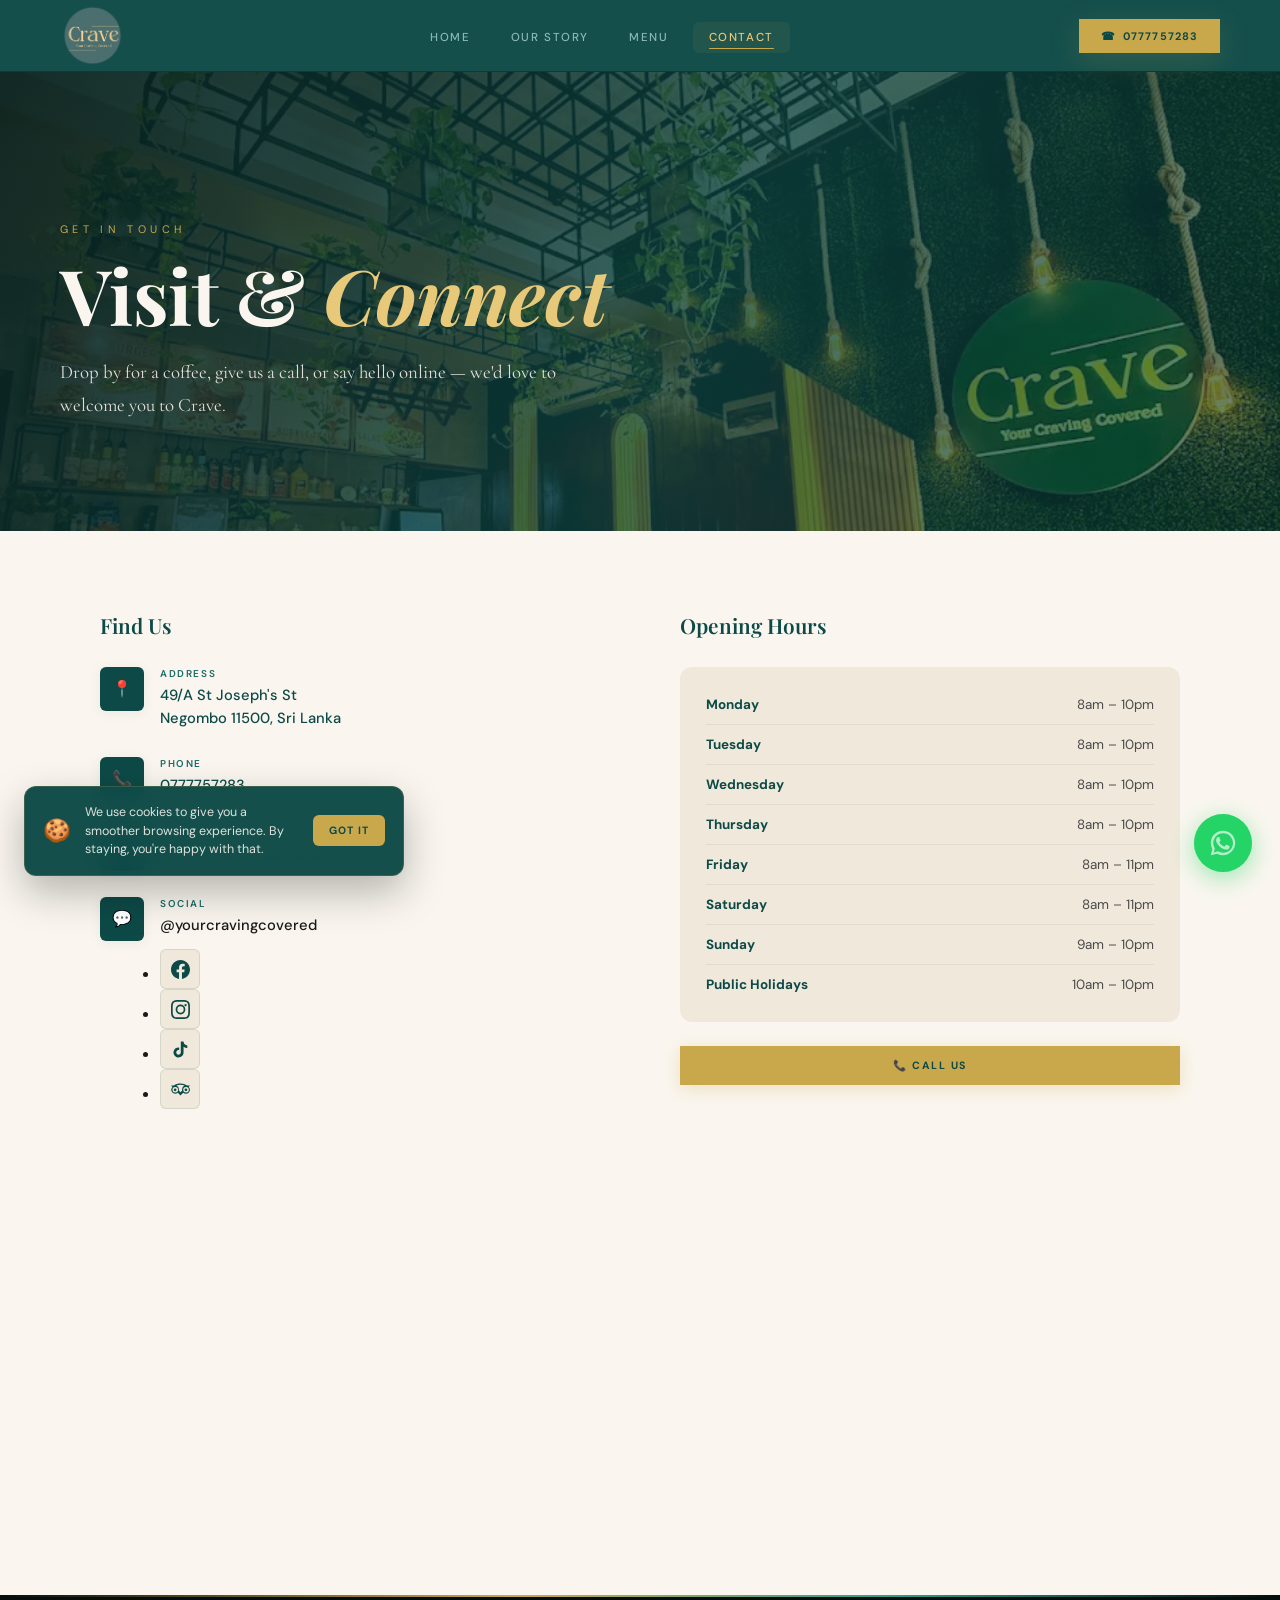
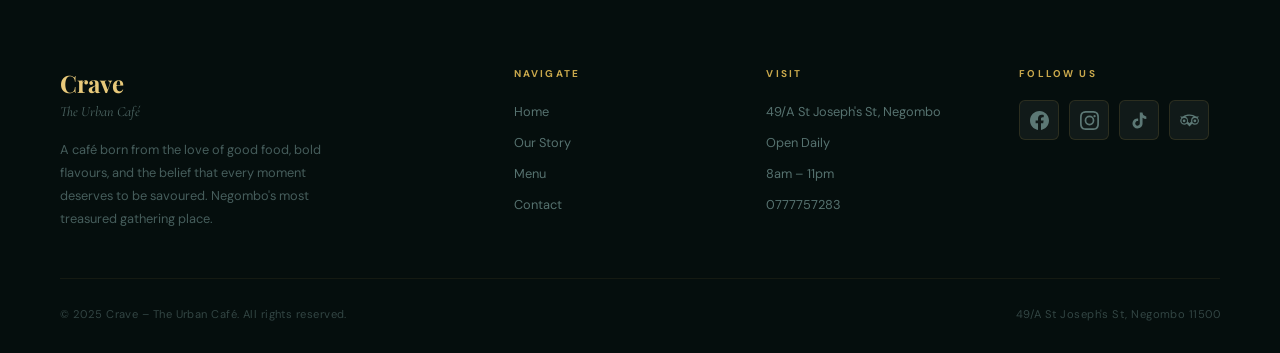
==== commit 94a08024: "Add social icons to contact Find Us section Replace text social links with branded clickable icons (" ====
--- a/contact.html
+++ b/contact.html
@@ -87,7 +87,21 @@
       <div class="info-icon">💬</div>
       <div>
         <div class="info-label">Social</div>
-        <div class="info-value">@yourcravingcovered<br><span style="font-size:0.85rem; color:var(--teal-mid);">Facebook · Instagram · TikTok</span></div>
+        <div class="info-value">@yourcravingcovered</div>
+        <ul class="social-links contact-social">
+          <li><a class="social-link sl-fb" title="Facebook" href="https://web.facebook.com/cravetheurbancafe/" target="_blank" rel="noopener" aria-label="Facebook">
+            <svg viewBox="0 0 24 24" fill="currentColor"><path d="M24 12.07C24 5.4 18.63 0 12 0S0 5.4 0 12.07c0 6.02 4.39 11.01 10.13 11.93v-8.44H7.08v-3.49h3.05V9.41c0-3.02 1.79-4.69 4.53-4.69 1.31 0 2.68.24 2.68.24v2.97h-1.51c-1.49 0-1.96.93-1.96 1.89v2.25h3.33l-.53 3.49h-2.8V24C19.61 23.08 24 18.09 24 12.07z"/></svg>
+          </a></li>
+          <li><a class="social-link sl-ig" title="Instagram" href="https://www.instagram.com/yourcravingcovered/" target="_blank" rel="noopener" aria-label="Instagram">
+            <svg viewBox="0 0 24 24" fill="currentColor"><path d="M12 2.16c3.2 0 3.58.01 4.85.07 1.17.05 1.8.25 2.23.41.56.22.96.48 1.38.9.42.42.68.82.9 1.38.16.42.36 1.06.41 2.23.06 1.27.07 1.65.07 4.85s-.01 3.58-.07 4.85c-.05 1.17-.25 1.8-.41 2.23-.22.56-.48.96-.9 1.38-.42.42-.82.68-1.38.9-.42.16-1.06.36-2.23.41-1.27.06-1.65.07-4.85.07s-3.58-.01-4.85-.07c-1.17-.05-1.8-.25-2.23-.41a3.7 3.7 0 0 1-1.38-.9 3.7 3.7 0 0 1-.9-1.38c-.16-.42-.36-1.06-.41-2.23C2.17 15.58 2.16 15.2 2.16 12s.01-3.58.07-4.85c.05-1.17.25-1.8.41-2.23.22-.56.48-.96.9-1.38.42-.42.82-.68 1.38-.9.42-.16 1.06-.36 2.23-.41C8.42 2.17 8.8 2.16 12 2.16zM12 0C8.74 0 8.33.01 7.05.07 5.78.13 4.9.33 4.14.63c-.79.3-1.46.72-2.12 1.38C1.35 2.68.94 3.35.63 4.14.33 4.9.13 5.78.07 7.05.01 8.33 0 8.74 0 12s.01 3.67.07 4.95c.06 1.27.26 2.15.56 2.91.3.79.72 1.46 1.38 2.12.66.66 1.33 1.08 2.12 1.38.76.3 1.64.5 2.91.56C8.33 23.99 8.74 24 12 24s3.67-.01 4.95-.07c1.27-.06 2.15-.26 2.91-.56.79-.3 1.46-.72 2.12-1.38.66-.66 1.08-1.33 1.38-2.12.3-.76.5-1.64.56-2.91.06-1.28.07-1.69.07-4.95s-.01-3.67-.07-4.95c-.06-1.27-.26-2.15-.56-2.91-.3-.79-.72-1.46-1.38-2.12C21.32 1.35 20.65.94 19.86.63 19.1.33 18.22.13 16.95.07 15.67.01 15.26 0 12 0zm0 5.84a6.16 6.16 0 1 0 0 12.32 6.16 6.16 0 0 0 0-12.32zM12 16a4 4 0 1 1 0-8 4 4 0 0 1 0 8zm6.41-10.85a1.44 1.44 0 1 0 0 2.88 1.44 1.44 0 0 0 0-2.88z"/></svg>
+          </a></li>
+          <li><a class="social-link sl-tt" title="TikTok" href="https://www.tiktok.com/@yourcravingcovered" target="_blank" rel="noopener" aria-label="TikTok">
+            <svg viewBox="0 0 24 24" fill="currentColor"><path d="M19.59 6.69a4.83 4.83 0 0 1-3.77-4.25V2h-3.45v13.67a2.89 2.89 0 0 1-5.2 1.74 2.89 2.89 0 0 1 2.31-4.64c.3 0 .59.04.86.13V9.4a6.33 6.33 0 0 0-1-.08A6.34 6.34 0 0 0 5 20.1a6.34 6.34 0 0 0 10.86-4.43v-7a8.16 8.16 0 0 0 4.77 1.52v-3.4a4.85 4.85 0 0 1-1.04-.1z"/></svg>
+          </a></li>
+          <li><a class="social-link sl-ta" title="TripAdvisor" href="https://www.tripadvisor.com/Restaurant_Review-g297897-d33270366-Reviews-Crave_The_Urban_Cafe-Negombo_Western_Province.html" target="_blank" rel="noopener" aria-label="TripAdvisor">
+            <svg viewBox="0 0 24 24" fill="currentColor"><path d="M12 4.5c-3.13 0-6.02.86-8.3 2.3H0l1.86 2.02A5.07 5.07 0 0 0 5.2 17.5a5.05 5.05 0 0 0 3.45-1.36L12 19.5l3.35-3.35a5.05 5.05 0 0 0 3.45 1.35 5.07 5.07 0 0 0 3.43-8.78L24 6.8h-3.7A15.07 15.07 0 0 0 12 4.5zm0 1.6c1.85 0 3.6.3 5.16.84A5.08 5.08 0 0 0 14.1 12.5c0 .27.02.53.06.78L12 15.43l-2.16-2.15c.04-.25.06-.51.06-.78a5.08 5.08 0 0 0-3.07-5.56A14.9 14.9 0 0 1 12 6.1zM5.2 8.95a3.48 3.48 0 1 1 0 6.95 3.48 3.48 0 0 1 0-6.95zm13.6 0a3.48 3.48 0 1 1 0 6.95 3.48 3.48 0 0 1 0-6.95zM5.2 10.7a1.72 1.72 0 1 0 0 3.45 1.72 1.72 0 0 0 0-3.45zm13.6 0a1.72 1.72 0 1 0 0 3.45 1.72 1.72 0 0 0 0-3.45z"/></svg>
+          </a></li>
+        </ul>
       </div>
     </div>
   </div>
--- a/styles.css
+++ b/styles.css
@@ -151,7 +151,6 @@
 }
 .mobile-menu.active { max-height: 420px; }
 .mobile-nav-links { display: flex; flex-direction: column; list-style: none; padding: 12px 0 24px; }
-.mobile-nav-links li { }
 .mobile-nav-links a {
   display: block; padding: 15px 32px;
   font-family: 'DM Sans', sans-serif;
@@ -1517,6 +1516,14 @@
   color: var(--teal-mid); margin-bottom: 4px; font-weight: 600;
 }
 .info-value { font-family: 'DM Sans', sans-serif; font-size: 0.92rem; font-weight: 500; color: var(--text-dark); line-height: 1.6; }
+
+/* Social icons in Find Us section */
+.contact-social { margin-top: 12px; gap: 10px; }
+.contact-social .social-link {
+  background: var(--cream-dark);
+  border-color: rgba(13,74,71,0.12);
+  color: var(--teal-deep);
+}
 
 /* Hours column */
 .contact-hours h3 {
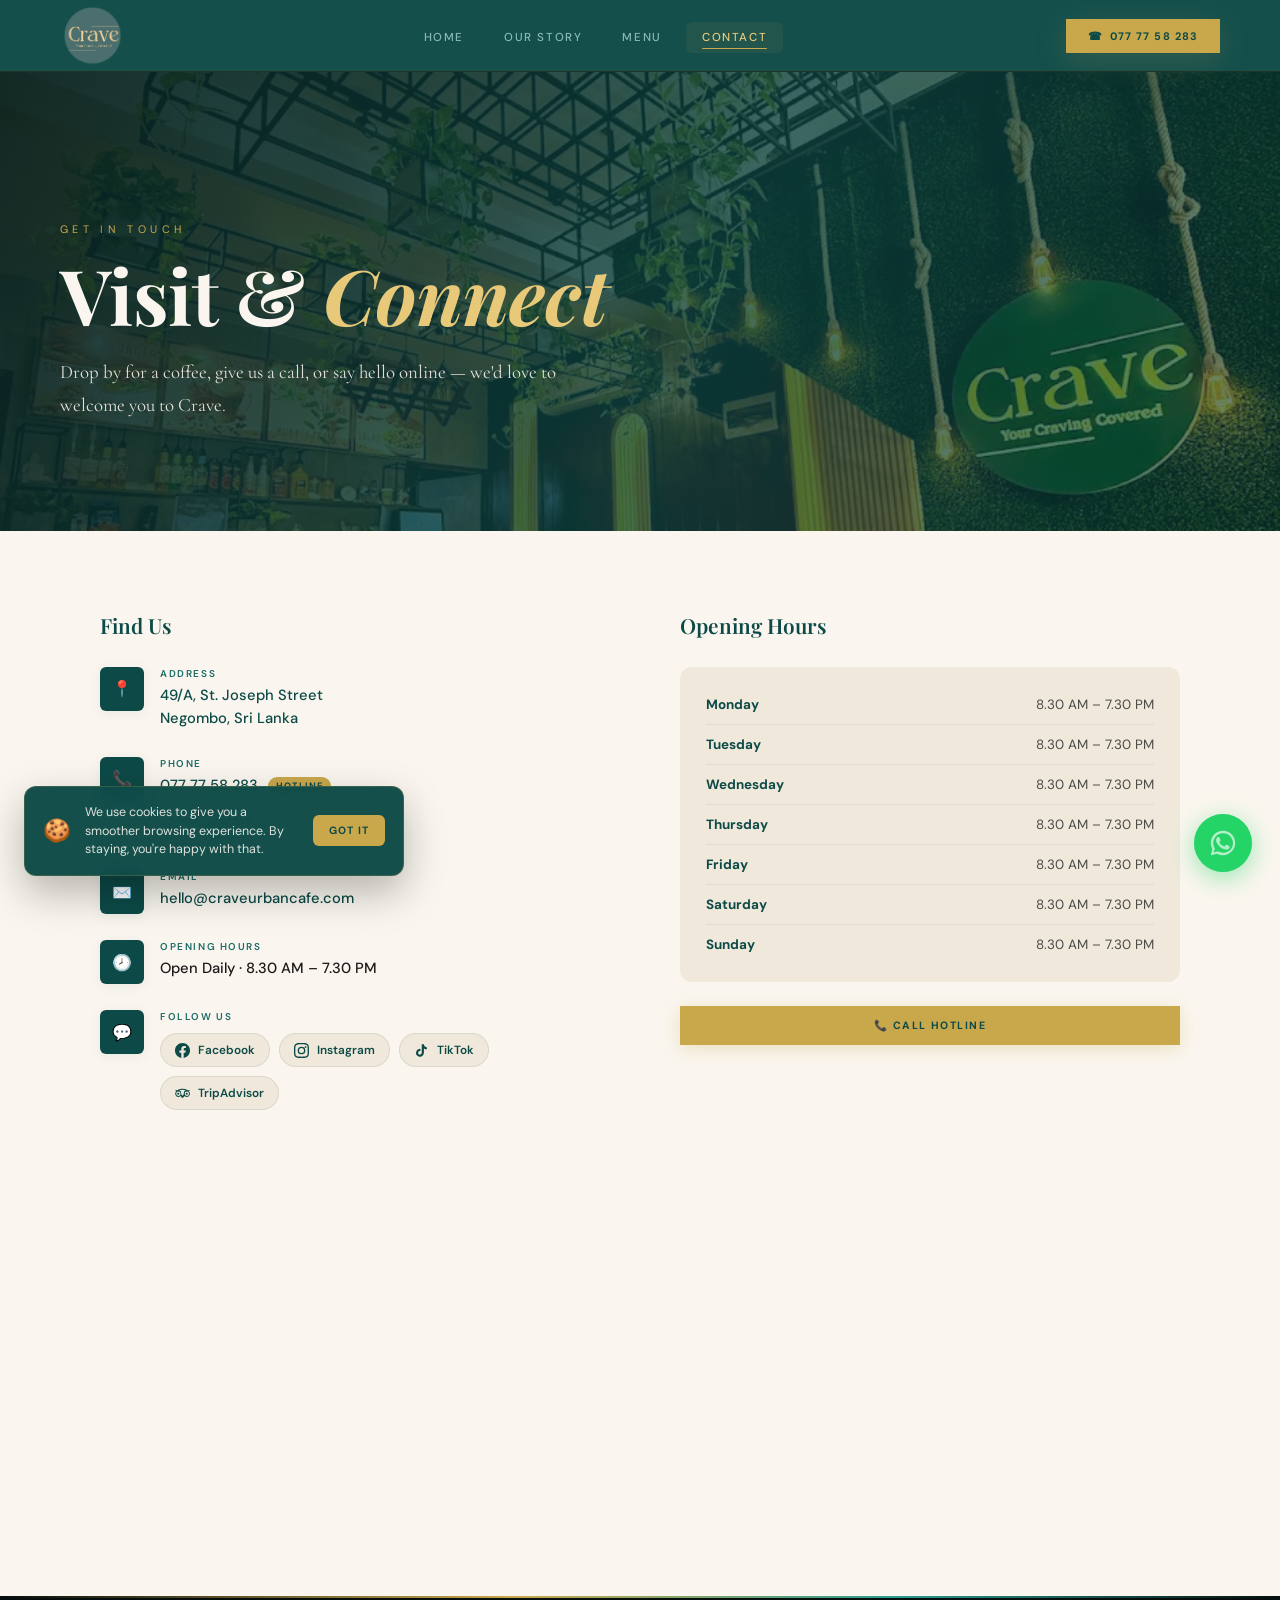
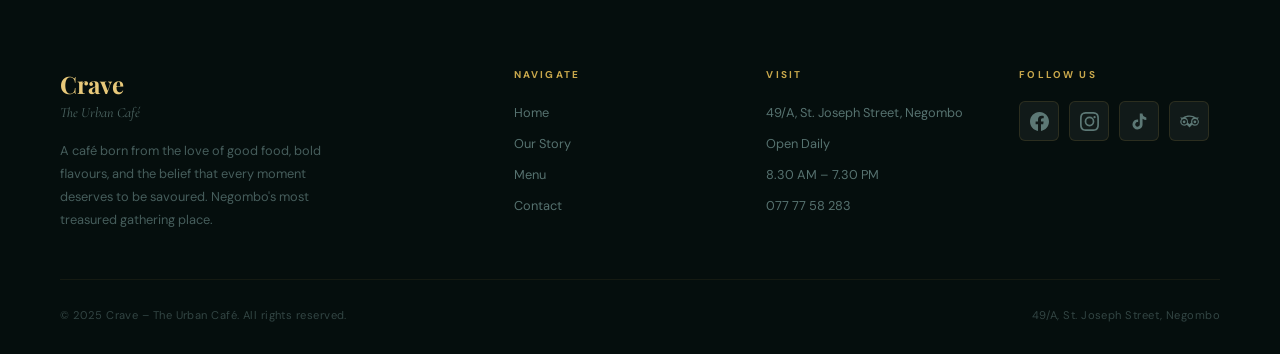
==== commit 795459c0: "Update contact details and redesign social links - New address: 49/A, St. Joseph Street, Negombo - T" ====
--- a/contact.html
+++ b/contact.html
@@ -19,8 +19,8 @@
     <li><a href="menu.html">Menu</a></li>
     <li><a href="contact.html" class="active">Contact</a></li>
   </ul>
-  <a class="nav-contact" href="tel:0777757283">
-    <span>☎</span> 0777757283
+  <a class="nav-contact" href="tel:0777758283">
+    <span>☎</span> 077 77 58 283
   </a>
   <button class="hamburger" id="hamburger" aria-label="Toggle menu">
     <span></span>
@@ -33,7 +33,7 @@
       <li><a href="story.html">Our Story</a></li>
       <li><a href="menu.html">Menu</a></li>
       <li><a href="contact.html" class="active">Contact</a></li>
-      <li><a href="tel:0777757283" class="mobile-contact">☎ 0777757283</a></li>
+      <li><a href="tel:0777758283" class="mobile-contact">☎ 077 77 58 283</a></li>
     </ul>
   </div>
 </nav>
@@ -63,7 +63,7 @@
       <div class="info-icon">📍</div>
       <div>
         <div class="info-label">Address</div>
-        <div class="info-value"><a href="https://maps.google.com/?q=49/A+St+Joseph's+St,+Negombo+11500" target="_blank" rel="noopener" style="color: var(--teal-deep); text-decoration: none;">49/A St Joseph's St<br>Negombo 11500, Sri Lanka</a></div>
+        <div class="info-value"><a href="https://maps.google.com/?q=49/A+St+Joseph+Street,+Negombo" target="_blank" rel="noopener" style="color: var(--teal-deep); text-decoration: none;">49/A, St. Joseph Street<br>Negombo, Sri Lanka</a></div>
       </div>
     </div>
 
@@ -71,7 +71,11 @@
       <div class="info-icon">📞</div>
       <div>
         <div class="info-label">Phone</div>
-        <div class="info-value"><a href="tel:0777757283" style="color: var(--teal-deep); text-decoration: none;">0777757283</a></div>
+        <div class="info-value">
+          <a href="tel:0777758283" style="color: var(--teal-deep); text-decoration: none;">077 77 58 283</a> <span class="phone-tag">Hotline</span><br>
+          <a href="tel:0772849960" style="color: var(--teal-deep); text-decoration: none;">077 28 49 960</a><br>
+          <a href="tel:0777339423" style="color: var(--teal-deep); text-decoration: none;">077 73 39 423</a>
+        </div>
       </div>
     </div>
 
@@ -79,29 +83,40 @@
       <div class="info-icon">✉️</div>
       <div>
         <div class="info-label">Email</div>
-        <div class="info-value"><a href="mailto:hello@craveurbancafe.lk" style="color: var(--teal-deep); text-decoration: none;">hello@craveurbancafe.lk</a></div>
+        <div class="info-value"><a href="mailto:hello@craveurbancafe.com" style="color: var(--teal-deep); text-decoration: none;">hello@craveurbancafe.com</a></div>
+      </div>
+    </div>
+
+    <div class="info-item">
+      <div class="info-icon">🕗</div>
+      <div>
+        <div class="info-label">Opening Hours</div>
+        <div class="info-value">Open Daily · 8.30 AM – 7.30 PM</div>
       </div>
     </div>
 
     <div class="info-item">
       <div class="info-icon">💬</div>
       <div>
-        <div class="info-label">Social</div>
-        <div class="info-value">@yourcravingcovered</div>
-        <ul class="social-links contact-social">
-          <li><a class="social-link sl-fb" title="Facebook" href="https://web.facebook.com/cravetheurbancafe/" target="_blank" rel="noopener" aria-label="Facebook">
+        <div class="info-label">Follow Us</div>
+        <div class="social-pills">
+          <a class="social-pill sl-fb" href="https://web.facebook.com/cravetheurbancafe/" target="_blank" rel="noopener">
             <svg viewBox="0 0 24 24" fill="currentColor"><path d="M24 12.07C24 5.4 18.63 0 12 0S0 5.4 0 12.07c0 6.02 4.39 11.01 10.13 11.93v-8.44H7.08v-3.49h3.05V9.41c0-3.02 1.79-4.69 4.53-4.69 1.31 0 2.68.24 2.68.24v2.97h-1.51c-1.49 0-1.96.93-1.96 1.89v2.25h3.33l-.53 3.49h-2.8V24C19.61 23.08 24 18.09 24 12.07z"/></svg>
-          </a></li>
-          <li><a class="social-link sl-ig" title="Instagram" href="https://www.instagram.com/yourcravingcovered/" target="_blank" rel="noopener" aria-label="Instagram">
+            <span>Facebook</span>
+          </a>
+          <a class="social-pill sl-ig" href="https://www.instagram.com/yourcravingcovered/" target="_blank" rel="noopener">
             <svg viewBox="0 0 24 24" fill="currentColor"><path d="M12 2.16c3.2 0 3.58.01 4.85.07 1.17.05 1.8.25 2.23.41.56.22.96.48 1.38.9.42.42.68.82.9 1.38.16.42.36 1.06.41 2.23.06 1.27.07 1.65.07 4.85s-.01 3.58-.07 4.85c-.05 1.17-.25 1.8-.41 2.23-.22.56-.48.96-.9 1.38-.42.42-.82.68-1.38.9-.42.16-1.06.36-2.23.41-1.27.06-1.65.07-4.85.07s-3.58-.01-4.85-.07c-1.17-.05-1.8-.25-2.23-.41a3.7 3.7 0 0 1-1.38-.9 3.7 3.7 0 0 1-.9-1.38c-.16-.42-.36-1.06-.41-2.23C2.17 15.58 2.16 15.2 2.16 12s.01-3.58.07-4.85c.05-1.17.25-1.8.41-2.23.22-.56.48-.96.9-1.38.42-.42.82-.68 1.38-.9.42-.16 1.06-.36 2.23-.41C8.42 2.17 8.8 2.16 12 2.16zM12 0C8.74 0 8.33.01 7.05.07 5.78.13 4.9.33 4.14.63c-.79.3-1.46.72-2.12 1.38C1.35 2.68.94 3.35.63 4.14.33 4.9.13 5.78.07 7.05.01 8.33 0 8.74 0 12s.01 3.67.07 4.95c.06 1.27.26 2.15.56 2.91.3.79.72 1.46 1.38 2.12.66.66 1.33 1.08 2.12 1.38.76.3 1.64.5 2.91.56C8.33 23.99 8.74 24 12 24s3.67-.01 4.95-.07c1.27-.06 2.15-.26 2.91-.56.79-.3 1.46-.72 2.12-1.38.66-.66 1.08-1.33 1.38-2.12.3-.76.5-1.64.56-2.91.06-1.28.07-1.69.07-4.95s-.01-3.67-.07-4.95c-.06-1.27-.26-2.15-.56-2.91-.3-.79-.72-1.46-1.38-2.12C21.32 1.35 20.65.94 19.86.63 19.1.33 18.22.13 16.95.07 15.67.01 15.26 0 12 0zm0 5.84a6.16 6.16 0 1 0 0 12.32 6.16 6.16 0 0 0 0-12.32zM12 16a4 4 0 1 1 0-8 4 4 0 0 1 0 8zm6.41-10.85a1.44 1.44 0 1 0 0 2.88 1.44 1.44 0 0 0 0-2.88z"/></svg>
-          </a></li>
-          <li><a class="social-link sl-tt" title="TikTok" href="https://www.tiktok.com/@yourcravingcovered" target="_blank" rel="noopener" aria-label="TikTok">
+            <span>Instagram</span>
+          </a>
+          <a class="social-pill sl-tt" href="https://www.tiktok.com/@yourcravingcovered" target="_blank" rel="noopener">
             <svg viewBox="0 0 24 24" fill="currentColor"><path d="M19.59 6.69a4.83 4.83 0 0 1-3.77-4.25V2h-3.45v13.67a2.89 2.89 0 0 1-5.2 1.74 2.89 2.89 0 0 1 2.31-4.64c.3 0 .59.04.86.13V9.4a6.33 6.33 0 0 0-1-.08A6.34 6.34 0 0 0 5 20.1a6.34 6.34 0 0 0 10.86-4.43v-7a8.16 8.16 0 0 0 4.77 1.52v-3.4a4.85 4.85 0 0 1-1.04-.1z"/></svg>
-          </a></li>
-          <li><a class="social-link sl-ta" title="TripAdvisor" href="https://www.tripadvisor.com/Restaurant_Review-g297897-d33270366-Reviews-Crave_The_Urban_Cafe-Negombo_Western_Province.html" target="_blank" rel="noopener" aria-label="TripAdvisor">
+            <span>TikTok</span>
+          </a>
+          <a class="social-pill sl-ta" href="https://www.tripadvisor.com/Restaurant_Review-g297897-d33270366-Reviews-Crave_The_Urban_Cafe-Negombo_Western_Province.html" target="_blank" rel="noopener">
             <svg viewBox="0 0 24 24" fill="currentColor"><path d="M12 4.5c-3.13 0-6.02.86-8.3 2.3H0l1.86 2.02A5.07 5.07 0 0 0 5.2 17.5a5.05 5.05 0 0 0 3.45-1.36L12 19.5l3.35-3.35a5.05 5.05 0 0 0 3.45 1.35 5.07 5.07 0 0 0 3.43-8.78L24 6.8h-3.7A15.07 15.07 0 0 0 12 4.5zm0 1.6c1.85 0 3.6.3 5.16.84A5.08 5.08 0 0 0 14.1 12.5c0 .27.02.53.06.78L12 15.43l-2.16-2.15c.04-.25.06-.51.06-.78a5.08 5.08 0 0 0-3.07-5.56A14.9 14.9 0 0 1 12 6.1zM5.2 8.95a3.48 3.48 0 1 1 0 6.95 3.48 3.48 0 0 1 0-6.95zm13.6 0a3.48 3.48 0 1 1 0 6.95 3.48 3.48 0 0 1 0-6.95zM5.2 10.7a1.72 1.72 0 1 0 0 3.45 1.72 1.72 0 0 0 0-3.45zm13.6 0a1.72 1.72 0 1 0 0 3.45 1.72 1.72 0 0 0 0-3.45z"/></svg>
-          </a></li>
-        </ul>
+            <span>TripAdvisor</span>
+          </a>
+        </div>
       </div>
     </div>
   </div>
@@ -110,16 +125,15 @@
   <div class="contact-hours">
     <h3>Opening Hours</h3>
     <div class="hours-grid">
-      <div class="hours-row"><span class="hours-day">Monday</span><span class="hours-time">8am – 10pm</span></div>
-      <div class="hours-row"><span class="hours-day">Tuesday</span><span class="hours-time">8am – 10pm</span></div>
-      <div class="hours-row"><span class="hours-day">Wednesday</span><span class="hours-time">8am – 10pm</span></div>
-      <div class="hours-row"><span class="hours-day">Thursday</span><span class="hours-time">8am – 10pm</span></div>
-      <div class="hours-row"><span class="hours-day">Friday</span><span class="hours-time">8am – 11pm</span></div>
-      <div class="hours-row"><span class="hours-day">Saturday</span><span class="hours-time">8am – 11pm</span></div>
-      <div class="hours-row"><span class="hours-day">Sunday</span><span class="hours-time">9am – 10pm</span></div>
-      <div class="hours-row"><span class="hours-day">Public Holidays</span><span class="hours-time">10am – 10pm</span></div>
-    </div>
-    <a href="tel:0777757283" class="btn-primary contact-call-btn">📞 Call Us</a>
+      <div class="hours-row"><span class="hours-day">Monday</span><span class="hours-time">8.30 AM – 7.30 PM</span></div>
+      <div class="hours-row"><span class="hours-day">Tuesday</span><span class="hours-time">8.30 AM – 7.30 PM</span></div>
+      <div class="hours-row"><span class="hours-day">Wednesday</span><span class="hours-time">8.30 AM – 7.30 PM</span></div>
+      <div class="hours-row"><span class="hours-day">Thursday</span><span class="hours-time">8.30 AM – 7.30 PM</span></div>
+      <div class="hours-row"><span class="hours-day">Friday</span><span class="hours-time">8.30 AM – 7.30 PM</span></div>
+      <div class="hours-row"><span class="hours-day">Saturday</span><span class="hours-time">8.30 AM – 7.30 PM</span></div>
+      <div class="hours-row"><span class="hours-day">Sunday</span><span class="hours-time">8.30 AM – 7.30 PM</span></div>
+    </div>
+    <a href="tel:0777758283" class="btn-primary contact-call-btn">📞 Call Hotline</a>
   </div>
 
 </div>
@@ -130,7 +144,7 @@
 <section class="map-section">
   <iframe
     title="Crave – The Urban Café location"
-    src="https://maps.google.com/maps?q=49/A%20St%20Joseph's%20St,%20Negombo%2011500&output=embed"
+    src="https://maps.google.com/maps?q=49/A%20St%20Joseph%20Street,%20Negombo&output=embed"
     width="100%" height="380" style="border:0; display:block;"
     allowfullscreen="" loading="lazy" referrerpolicy="no-referrer-when-downgrade">
   </iframe>
@@ -156,10 +170,10 @@
     <div class="footer-col">
       <h4>Visit</h4>
       <ul>
-        <li><a href="https://maps.google.com/?q=49/A+St+Joseph's+St,+Negombo+11500" target="_blank" rel="noopener">49/A St Joseph's St, Negombo</a></li>
+        <li><a href="https://maps.google.com/?q=49/A+St+Joseph+Street,+Negombo" target="_blank" rel="noopener">49/A, St. Joseph Street, Negombo</a></li>
         <li><a href="#">Open Daily</a></li>
-        <li><a href="#">8am – 11pm</a></li>
-        <li><a href="tel:0777757283">0777757283</a></li>
+        <li><a href="#">8.30 AM – 7.30 PM</a></li>
+        <li><a href="tel:0777758283">077 77 58 283</a></li>
       </ul>
     </div>
     <div class="footer-col">
@@ -182,7 +196,7 @@
   </div>
   <div class="footer-bottom">
     <p>© 2025 Crave – The Urban Café. All rights reserved.</p>
-    <p>49/A St Joseph's St, Negombo 11500</p>
+    <p>49/A, St. Joseph Street, Negombo</p>
   </div>
 </footer>
 
@@ -198,7 +212,7 @@
 <!-- WhatsApp Floating Button -->
 <div class="whatsapp-float">
   <span class="whatsapp-tooltip">Chat with us on WhatsApp</span>
-  <a class="whatsapp-btn" href="https://wa.me/94777757283" target="_blank" rel="noopener" aria-label="Chat on WhatsApp">
+  <a class="whatsapp-btn" href="https://wa.me/94777758283" target="_blank" rel="noopener" aria-label="Chat on WhatsApp">
     <svg viewBox="0 0 32 32" fill="none" xmlns="http://www.w3.org/2000/svg">
       <path d="M16 3C8.82 3 3 8.82 3 16c0 2.3.6 4.47 1.64 6.35L3 29l6.82-1.62A13 13 0 0 0 16 29c7.18 0 13-5.82 13-13S23.18 3 16 3z" fill="#fff"/>
       <path d="M16 5.5A10.5 10.5 0 0 0 7.04 21.3l.28.45-1.19 4.34 4.46-1.17.44.26A10.5 10.5 0 1 0 16 5.5z" fill="#25D366"/>
--- a/styles.css
+++ b/styles.css
@@ -698,6 +698,54 @@
   to   { opacity: 1; transform: translateY(0); }
 }
 
+/* ── Lightbox / Image Modal ── */
+.image-modal {
+  position: fixed; inset: 0; z-index: 1000;
+  background: rgba(0,0,0,0.94);
+  display: flex; align-items: center; justify-content: center;
+  animation: fadeIn 0.3s ease;
+}
+.image-modal .im-img {
+  max-width: 88%; max-height: 86%;
+  border-radius: 8px; object-fit: contain;
+  box-shadow: 0 20px 60px rgba(0,0,0,0.5);
+}
+.image-modal .im-close {
+  position: absolute; top: 18px; right: 20px;
+  width: 46px; height: 46px;
+  background: rgba(255,255,255,0.1); color: #fff;
+  border: 1px solid rgba(255,255,255,0.25); border-radius: 50%;
+  font-size: 1.7rem; line-height: 1; cursor: pointer;
+  display: flex; align-items: center; justify-content: center;
+  transition: background 0.25s, transform 0.25s; z-index: 2;
+}
+.image-modal .im-close:hover { background: var(--gold); color: var(--teal-deep); transform: rotate(90deg); }
+.image-modal .im-nav {
+  position: absolute; top: 50%; transform: translateY(-50%);
+  width: 52px; height: 52px;
+  background: rgba(255,255,255,0.08); color: #fff;
+  border: 1px solid rgba(255,255,255,0.22); border-radius: 50%;
+  font-size: 1.3rem; cursor: pointer; z-index: 2;
+  display: flex; align-items: center; justify-content: center;
+  transition: background 0.25s;
+}
+.image-modal .im-nav:hover { background: var(--gold); color: var(--teal-deep); }
+.image-modal .im-prev { left: 24px; }
+.image-modal .im-next { right: 24px; }
+.image-modal .im-counter {
+  position: absolute; bottom: 24px; left: 50%; transform: translateX(-50%);
+  color: rgba(255,255,255,0.85); font-family: 'DM Sans', sans-serif;
+  font-size: 0.82rem; letter-spacing: 0.1em;
+  background: rgba(0,0,0,0.4); padding: 6px 16px; border-radius: 50px;
+}
+@media (max-width: 600px) {
+  .image-modal .im-img { max-width: 94%; max-height: 80%; }
+  .image-modal .im-close { top: 12px; right: 12px; width: 42px; height: 42px; }
+  .image-modal .im-nav { width: 44px; height: 44px; }
+  .image-modal .im-prev { left: 10px; }
+  .image-modal .im-next { right: 10px; }
+}
+
 /* See More button */
 .gallery-more-wrap { text-align: center; margin-top: 28px; position: relative; z-index: 1; }
 .gallery-more-btn {
@@ -799,14 +847,24 @@
 
 .specials-inner { position: relative; z-index: 2; max-width: 1200px; margin: 0 auto; }
 
-.specials-header { text-align: center; margin-bottom: 56px; }
+.specials-header { text-align: center; margin-bottom: 56px; max-width: 620px; margin-left: auto; margin-right: auto; }
 .specials-header .eyebrow {
-  font-family: 'DM Sans', sans-serif; font-size: 0.68rem;
-  letter-spacing: 0.38em; text-transform: uppercase;
-  color: var(--teal-mid); margin-bottom: 12px; display: block;
+  font-family: 'DM Sans', sans-serif; font-size: 0.78rem;
+  font-weight: 600; letter-spacing: 0.34em; text-transform: uppercase;
+  color: var(--gold); margin-bottom: 14px; display: inline-flex;
+  align-items: center; gap: 12px;
+}
+.specials-header .eyebrow::before,
+.specials-header .eyebrow::after {
+  content: ''; width: 26px; height: 1.5px; background: var(--gold); opacity: 0.6;
 }
 .specials-header .section-title { color: var(--teal-deep); margin: 0; }
 .specials-header .section-title em { color: var(--gold) !important; }
+.specials-header .specials-subtitle {
+  font-family: 'Cormorant Garamond', serif;
+  font-size: 1.12rem; color: var(--text-mid); line-height: 1.7;
+  margin-top: 14px;
+}
 
 .specials-grid {
   display: grid; grid-template-columns: repeat(4, 1fr); gap: 22px;
@@ -880,6 +938,8 @@
   .card-name { font-size: 1rem; }
   .card-text { font-size: 0.82rem; line-height: 1.5; }
   .specials-header { margin-bottom: 40px; }
+  .specials-header .eyebrow { font-size: 0.7rem; letter-spacing: 0.28em; }
+  .specials-header .specials-subtitle { font-size: 1.02rem; }
 }
 @media (max-width: 400px) {
   .specials-grid { grid-template-columns: 1fr; }
@@ -1035,27 +1095,21 @@
   .google-summary { padding: 24px 28px; gap: 28px; }
 }
 @media (max-width: 768px) {
-  .google-summary { flex-direction: column; align-items: flex-start; gap: 20px; }
+  .google-summary { flex-direction: column; align-items: center; text-align: center; gap: 22px; }
   .google-summary-divider { display: none; }
-  .google-summary-left { width: 100%; }
-  .google-summary-right { width: 100%; }
+  .google-summary-left { width: 100%; justify-content: center; }
+  .google-summary-right { width: 100%; max-width: 360px; }
 }
 @media (max-width: 600px) {
   .reviews-section { padding: 56px 16px; }
   .reviews-grid { grid-template-columns: 1fr; gap: 14px; }
-  .google-summary { padding: 20px; }
-  .score-number { font-size: 2.4rem; }
-}
-@media (max-width: 480px) {
-  .reviews-grid { grid-template-columns: 1fr 1fr; gap: 12px; }
-  .review-card { padding: 18px 14px; }
-  .reviewer-avatar { width: 34px; height: 34px; font-size: 0.85rem; }
-  .reviewer-name { font-size: 0.8rem; }
-  .review-text { font-size: 0.88rem; }
-  .google-icon-badge { width: 16px; height: 16px; }
-}
-@media (max-width: 380px) {
-  .reviews-grid { grid-template-columns: 1fr; }
+  .reviews-header { margin-bottom: 32px; }
+  .google-summary { padding: 22px 18px; margin-bottom: 32px; }
+  .google-summary-left { flex-direction: column; gap: 14px; }
+  .score-number { font-size: 2.6rem; }
+  .review-card { padding: 22px 20px; }
+  .review-text { font-size: 1rem; line-height: 1.65; }
+  .reviewer-name { font-size: 0.9rem; }
 }
 
 
@@ -1518,12 +1572,34 @@
 .info-value { font-family: 'DM Sans', sans-serif; font-size: 0.92rem; font-weight: 500; color: var(--text-dark); line-height: 1.6; }
 
 /* Social icons in Find Us section */
-.contact-social { margin-top: 12px; gap: 10px; }
-.contact-social .social-link {
-  background: var(--cream-dark);
-  border-color: rgba(13,74,71,0.12);
-  color: var(--teal-deep);
-}
+/* Phone hotline tag */
+.phone-tag {
+  display: inline-block;
+  font-family: 'DM Sans', sans-serif; font-size: 0.58rem; font-weight: 700;
+  letter-spacing: 0.1em; text-transform: uppercase;
+  color: var(--teal-deep); background: var(--gold);
+  padding: 2px 8px; border-radius: 50px; margin-left: 6px;
+  vertical-align: middle;
+}
+
+/* Social pills (label + icon) */
+.social-pills {
+  display: flex; flex-wrap: wrap; gap: 9px; margin-top: 10px;
+}
+.social-pill {
+  display: inline-flex; align-items: center; gap: 8px;
+  font-family: 'DM Sans', sans-serif; font-size: 0.74rem; font-weight: 600;
+  color: var(--teal-deep); text-decoration: none;
+  background: var(--cream-dark); border: 1px solid rgba(13,74,71,0.1);
+  padding: 8px 14px; border-radius: 50px;
+  transition: var(--transition);
+}
+.social-pill svg { width: 15px; height: 15px; flex-shrink: 0; }
+.social-pill:hover { transform: translateY(-2px); color: #fff; border-color: transparent; box-shadow: var(--shadow-sm); }
+.social-pill.sl-fb:hover { background: #1877F2; }
+.social-pill.sl-ig:hover { background: linear-gradient(45deg, #f09433, #e6683c, #dc2743, #cc2366, #bc1888); }
+.social-pill.sl-tt:hover { background: #000; }
+.social-pill.sl-ta:hover { background: #34E0A1; color: #003b2e; }
 
 /* Hours column */
 .contact-hours h3 {
@@ -1599,10 +1675,13 @@
 
 @media (max-width: 600px) {
   .cookie-banner {
-    left: 14px; right: 14px; bottom: 14px; max-width: none;
+    left: 14px; right: 14px; bottom: 90px; max-width: none;
     padding: 14px 16px; gap: 12px;
+    flex-wrap: wrap;
   }
-  .cookie-text { font-size: 0.74rem; }
+  .cookie-text { font-size: 0.74rem; flex: 1 1 100%; }
+  .cookie-actions { flex: 1 1 100%; }
+  .cookie-btn { width: 100%; padding: 11px 16px; }
 }
 
 
